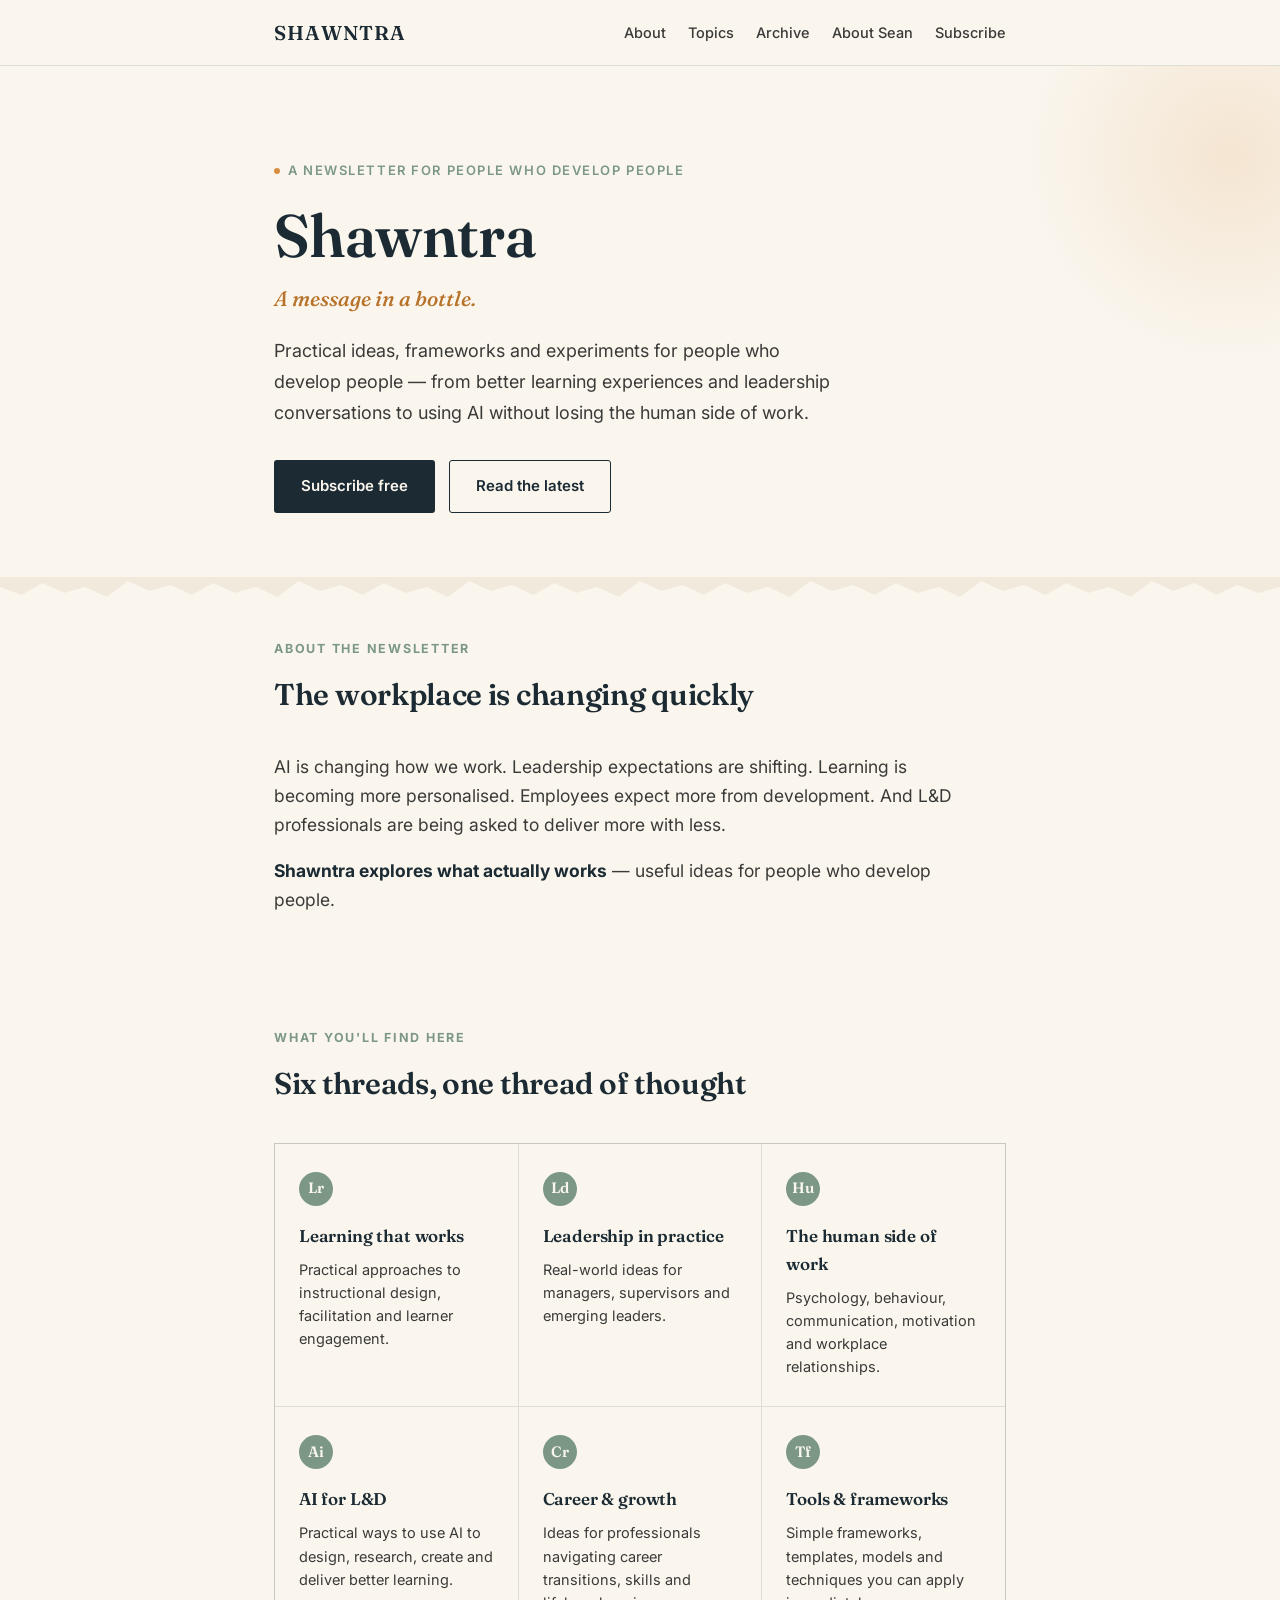
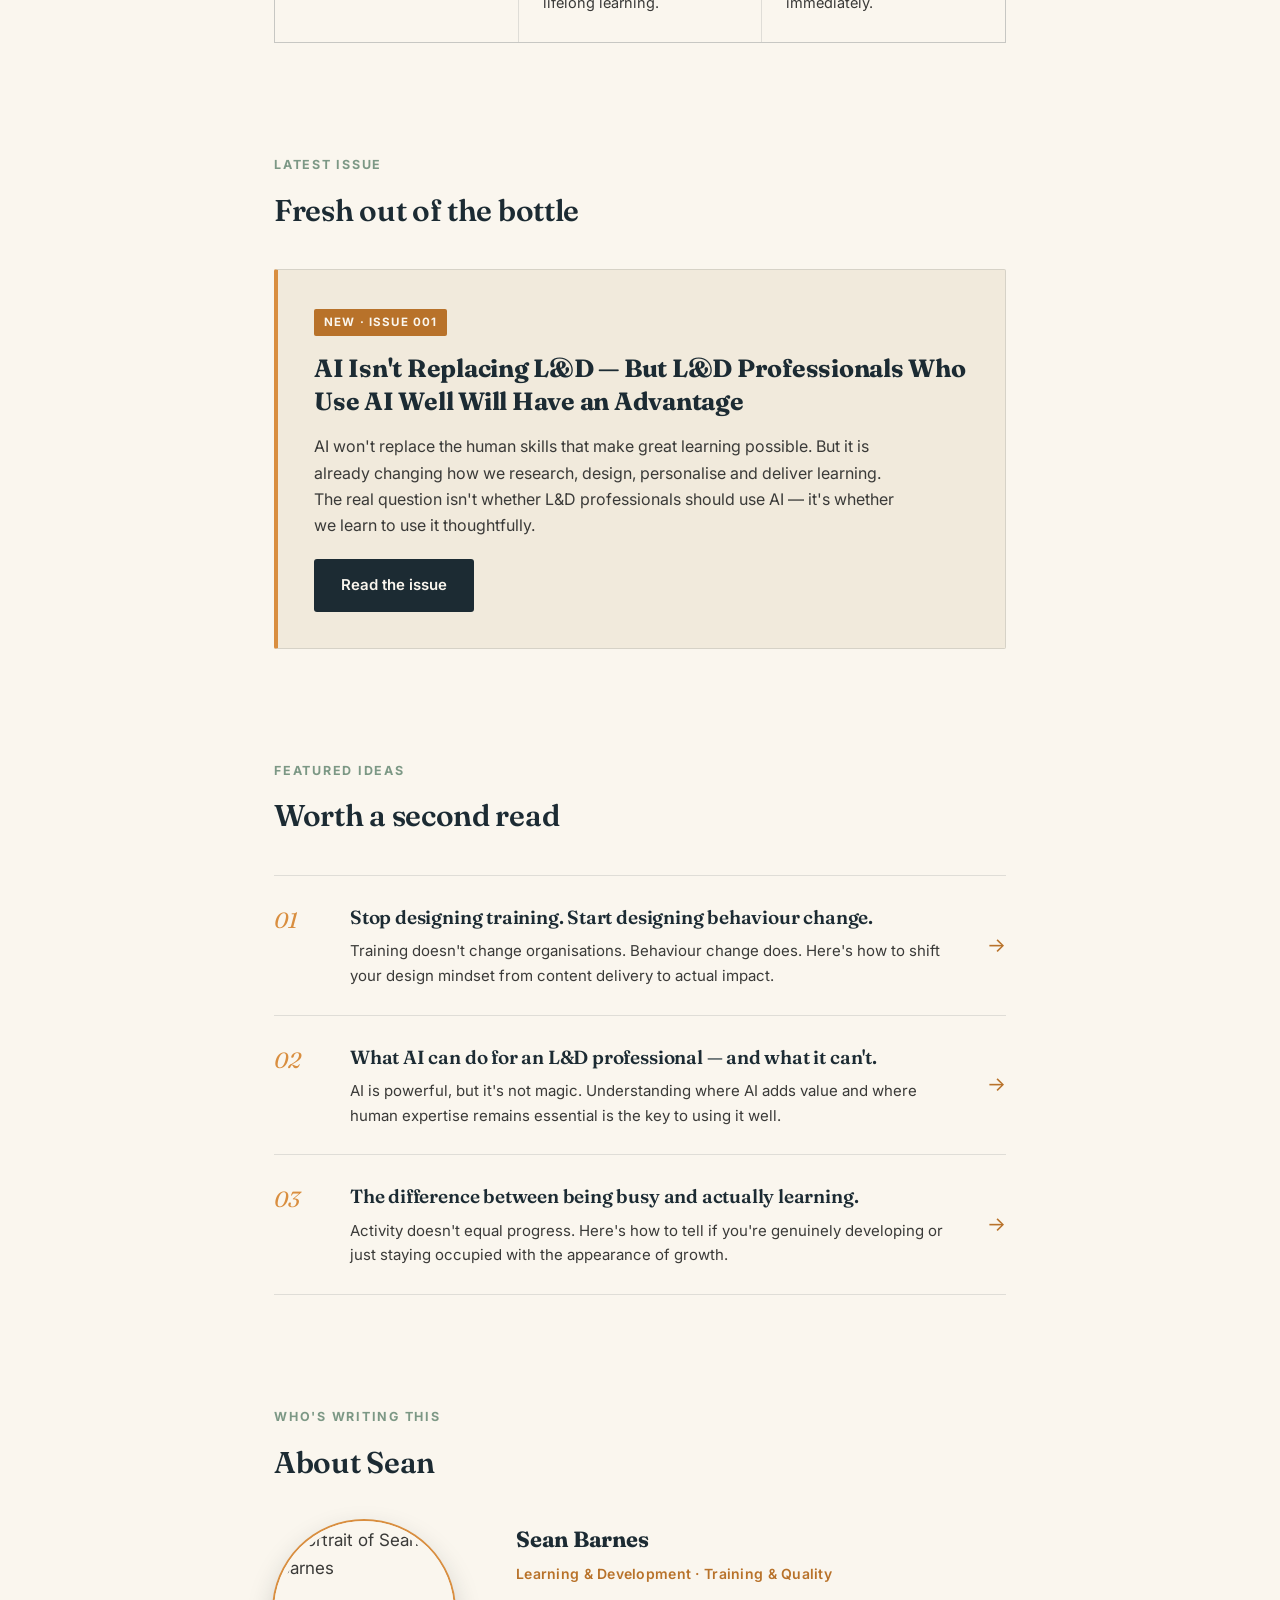
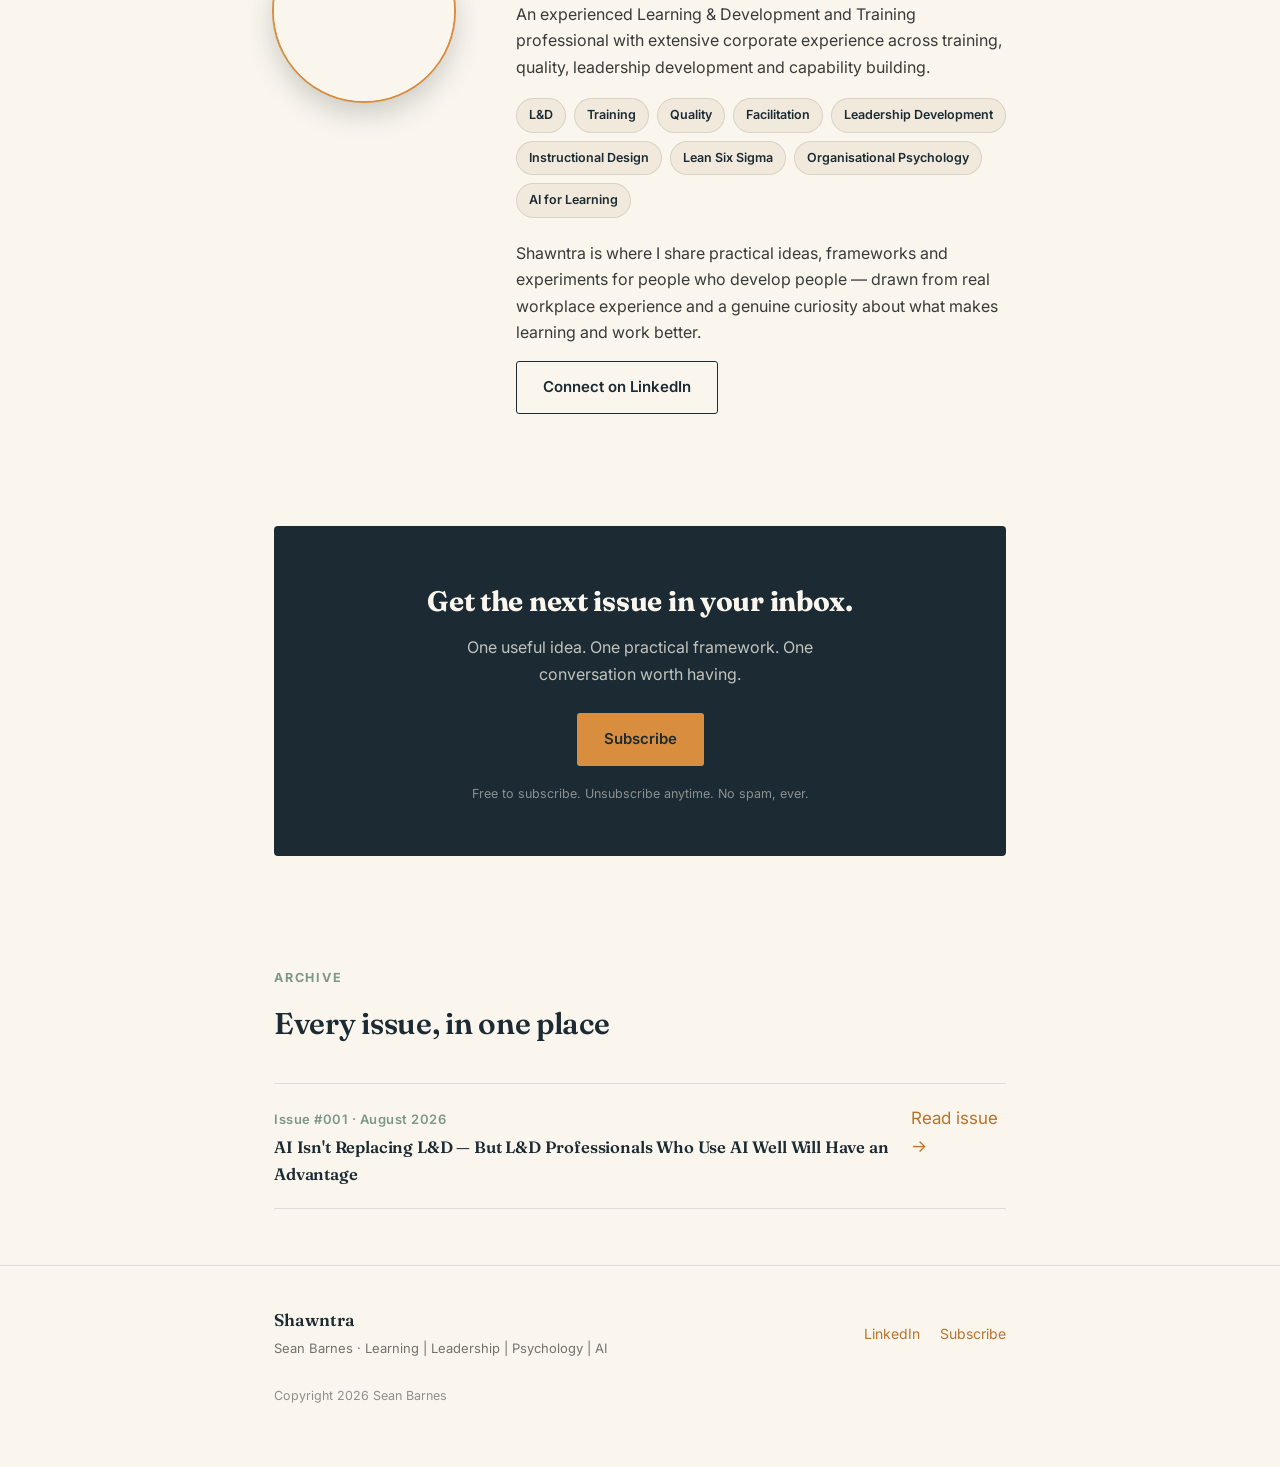
==== index.html @ 4d2960df "Update print statement from 'Hello' to 'Goodbye'" ====
<!DOCTYPE html>
<html lang="en">
<head>
<meta charset="UTF-8">
<meta name="viewport" content="width=device-width, initial-scale=1.0">
<meta name="description" content="Shawntra — A message in a bottle. Practical ideas on Learning & Development, leadership, workplace psychology and AI for professionals who develop people.">
<title>Shawntra | Sean Barnes</title>
<link rel="preconnect" href="https://fonts.googleapis.com">
<link rel="preconnect" href="https://fonts.gstatic.com" crossorigin>
<link href="https://fonts.googleapis.com/css2?family=Fraunces:ital,opsz,wght@0,9..144,400;0,9..144,500;0,9..144,600;0,9..144,700;1,9..144,500&family=Inter:wght@400;500;600;700&display=swap" rel="stylesheet">
<style>
  :root{
    --ink:#1C2B33;
    --paper:#FAF6EE;
    --paper-deep:#F1EADC;
    --amber:#D98E3F;
    --amber-deep:#B8722A;
    --sage:#7C9885;
    --charcoal:#3A3A38;
    --line: rgba(28,43,51,0.12);
    --max: 780px;
  }

  *{ box-sizing:border-box; }

  html{ scroll-behavior:smooth; }

  body{
    margin:0;
    background:var(--paper);
    color:var(--charcoal);
    font-family:'Inter',system-ui,sans-serif;
    font-size:17px;
    line-height:1.65;
    -webkit-font-smoothing:antialiased;
  }

  h1,h2,h3{
    font-family:'Fraunces',Georgia,serif;
    color:var(--ink);
    margin:0;
    letter-spacing:-0.01em;
  }

  a{ color:var(--amber-deep); text-decoration:none; }
  a:hover{ text-decoration:underline; }
  a:focus-visible, button:focus-visible{
    outline:3px solid var(--amber);
    outline-offset:3px;
  }

  img{ max-width:100%; display:block; }

  .wrap{
    max-width:var(--max);
    margin:0 auto;
    padding:0 24px;
  }

  header.site{
    position:sticky; top:0; z-index:40;
    background:rgba(250,246,238,0.92);
    backdrop-filter:blur(6px);
    border-bottom:1px solid var(--line);
  }
  .nav{
    max-width:var(--max);
    margin:0 auto;
    padding:16px 24px;
    display:flex;
    align-items:center;
    justify-content:space-between;
    gap:16px;
  }
  .brand{
    font-family:'Fraunces',serif;
    font-weight:600;
    font-size:20px;
    letter-spacing:0.06em;
    color:var(--ink);
    text-decoration:none;
  }
  .brand:hover{ text-decoration:none; opacity:0.8; }
  nav.links{
    display:flex;
    gap:22px;
    flex-wrap:wrap;
  }
  nav.links a{
    color:var(--charcoal);
    font-size:14.5px;
    font-weight:500;
  }
  nav.links a:hover{ color:var(--amber-deep); text-decoration:none; }

  @media (max-width:640px){
    nav.links{ display:none; }
  }

  .hero{
    position:relative;
    padding:88px 0 64px;
    overflow:hidden;
  }
  .hero::before{
    content:"";
    position:absolute;
    top:-120px; right:-160px;
    width:420px; height:420px;
    background:radial-gradient(circle, rgba(217,142,63,0.16) 0%, rgba(217,142,63,0) 70%);
    pointer-events:none;
  }
  .eyebrow{
    display:inline-flex;
    align-items:center;
    gap:8px;
    font-size:13px;
    font-weight:600;
    letter-spacing:0.12em;
    text-transform:uppercase;
    color:var(--sage);
    margin-bottom:22px;
  }
  .eyebrow .dot{
    width:6px; height:6px; border-radius:50%;
    background:var(--amber);
  }
  .hero h1{
    font-size:clamp(40px, 7vw, 60px);
    line-height:1.05;
    font-weight:600;
    max-width:11ch;
  }
  .hero .tagline{
    font-family:'Fraunces',serif;
    font-style:italic;
    font-weight:500;
    font-size:21px;
    color:var(--amber-deep);
    margin-top:14px;
  }
  .hero p.lede{
    margin-top:20px;
    font-size:18px;
    line-height:1.7;
    color:var(--charcoal);
    max-width:52ch;
  }
  .hero-ctas{
    margin-top:32px;
    display:flex;
    gap:14px;
    flex-wrap:wrap;
  }
  .btn{
    display:inline-block;
    padding:13px 26px;
    border-radius:3px;
    font-weight:600;
    font-size:15px;
    cursor:pointer;
    border:1.5px solid transparent;
    transition:transform 0.15s ease, box-shadow 0.15s ease;
  }
  .btn:hover{ text-decoration:none; }
  .btn-primary{
    background:var(--ink);
    color:var(--paper);
  }
  .btn-primary:hover{
    transform:translateY(-1px);
    box-shadow:0 6px 16px rgba(28,43,51,0.22);
  }
  .btn-ghost{
    background:transparent;
    color:var(--ink);
    border-color:var(--ink);
  }
  .btn-ghost:hover{
    background:var(--ink);
    color:var(--paper);
  }

  .deckle{
    width:100%;
    height:22px;
    margin:0 0;
    display:block;
  }

  section{
    padding:56px 0;
  }
  section.tight{ padding:40px 0; }

  .section-head{
    margin-bottom:34px;
  }
  .section-head .kicker{
    font-size:12.5px;
    font-weight:700;
    letter-spacing:0.14em;
    text-transform:uppercase;
    color:var(--sage);
    display:block;
    margin-bottom:10px;
  }
  .section-head h2{
    font-size:30px;
    font-weight:600;
  }

  #about p{ max-width:64ch; font-size:17.5px; }
  #about strong{ color:var(--ink); }

  .topics-grid{
    display:grid;
    grid-template-columns:repeat(3, 1fr);
    gap:1px;
    background:var(--line);
    border:1px solid var(--line);
  }
  @media (max-width:700px){
    .topics-grid{ grid-template-columns:repeat(2,1fr); }
  }
  @media (max-width:460px){
    .topics-grid{ grid-template-columns:1fr; }
  }
  .topic-card{
    background:var(--paper);
    padding:28px 24px;
    transition:background 0.2s ease;
  }
  .topic-card:hover{
    background:var(--paper-deep);
  }
  .topic-card .mark{
    width:34px; height:34px;
    border-radius:50%;
    background:var(--sage);
    color:var(--paper);
    display:flex; align-items:center; justify-content:center;
    font-family:'Fraunces',serif;
    font-weight:600;
    font-size:15px;
    margin-bottom:16px;
  }
  .topic-card h3{
    font-size:17px;
    font-weight:600;
    margin-bottom:8px;
  }
  .topic-card p{
    font-size:14.5px;
    color:var(--charcoal);
    margin:0;
    line-height:1.6;
  }

  .issue-feature{
    border:1px solid var(--line);
    border-left:4px solid var(--amber);
    background:var(--paper-deep);
    padding:36px;
    border-radius:2px;
  }
  @media (max-width:600px){ .issue-feature{ padding:26px 22px; } }
  .issue-feature .badge{
    display:inline-block;
    font-size:11.5px;
    font-weight:700;
    letter-spacing:0.1em;
    color:var(--paper);
    background:var(--amber-deep);
    padding:4px 10px;
    border-radius:2px;
    margin-bottom:16px;
  }
  .issue-feature h3{
    font-size:25px;
    line-height:1.3;
    margin-bottom:14px;
  }
  .issue-feature p{
    color:var(--charcoal);
    font-size:16px;
    max-width:58ch;
    margin-bottom:20px;
  }

  .idea-list{
    display:flex;
    flex-direction:column;
  }
  .idea-row{
    display:grid;
    grid-template-columns:56px 1fr auto;
    align-items:start;
    gap:20px;
    padding:26px 0;
    border-top:1px solid var(--line);
  }
  .idea-row:last-child{ border-bottom:1px solid var(--line); }
  @media (max-width:560px){
    .idea-row{ grid-template-columns:40px 1fr; }
    .idea-row .arrow{ display:none; }
  }
  .idea-row .num{
    font-family:'Fraunces',serif;
    font-style:italic;
    font-size:22px;
    color:var(--amber);
  }
  .idea-row h3{
    font-size:19px;
    font-weight:600;
    margin-bottom:6px;
  }
  .idea-row p{
    font-size:15px;
    color:var(--charcoal);
    margin:0;
  }
  .idea-row .arrow{
    align-self:center;
    font-size:20px;
    color:var(--ink);
  }

  .sean-panel{
    display:grid;
    grid-template-columns:200px 1fr;
    gap:42px;
    align-items:start;
  }
  @media (max-width:600px){
    .sean-panel{ grid-template-columns:1fr; justify-items:center; text-align:center; }
    .sean-panel .sean-text{ text-align:left; }
  }
  .seal{
    position:relative;
    width:180px;
    height:180px;
  }
  .seal img{
    width:180px; height:180px;
    border-radius:50%;
    object-fit:cover;
    border:5px solid var(--paper);
    box-shadow:0 0 0 2px var(--amber), 0 12px 28px rgba(28,43,51,0.22);
  }
  .sean-text h3{
    font-size:22px;
    margin-bottom:4px;
  }
  .sean-text .role{
    font-size:14px;
    color:var(--amber-deep);
    font-weight:600;
    letter-spacing:0.02em;
    margin-bottom:16px;
  }
  .sean-text p{
    font-size:16px;
    color:var(--charcoal);
    max-width:60ch;
  }
  .tags{
    display:flex;
    flex-wrap:wrap;
    gap:8px;
    margin:18px 0 22px;
  }
  .tag{
    font-size:12.5px;
    font-weight:600;
    padding:6px 12px;
    border-radius:20px;
    background:var(--paper-deep);
    border:1px solid var(--line);
    color:var(--ink);
  }

  .subscribe-panel{
    background:var(--ink);
    color:var(--paper);
    border-radius:4px;
    padding:52px 40px;
    text-align:center;
  }
  @media (max-width:600px){ .subscribe-panel{ padding:40px 24px; } }
  .subscribe-panel h2{
    color:var(--paper);
    font-size:28px;
    margin-bottom:10px;
  }
  .subscribe-panel p{
    color:rgba(250,246,238,0.75);
    font-size:16px;
    max-width:44ch;
    margin:0 auto 26px;
  }
  .subscribe-panel .btn-primary{
    background:var(--amber);
    color:var(--ink);
  }
  .subscribe-panel .btn-primary:hover{
    box-shadow:0 6px 20px rgba(217,142,63,0.35);
  }
  .fineprint{
    margin-top:18px;
    font-size:12.5px;
    color:rgba(250,246,238,0.5);
  }

  .archive-item{
    display:flex;
    justify-content:space-between;
    align-items:baseline;
    gap:16px;
    padding:20px 0;
    border-top:1px solid var(--line);
  }
  .archive-item:last-child{ border-bottom:1px solid var(--line); }
  .archive-item .meta{
    font-size:13px;
    color:var(--sage);
    font-weight:600;
    letter-spacing:0.04em;
    white-space:nowrap;
  }
  .archive-item h3{
    font-size:16.5px;
    font-weight:600;
    margin:4px 0 0;
  }
  @media (max-width:560px){
    .archive-item{ flex-direction:column; }
  }

  footer.site{
    border-top:1px solid var(--line);
    padding:40px 0 60px;
  }
  .footer-row{
    display:flex;
    justify-content:space-between;
    align-items:center;
    flex-wrap:wrap;
    gap:16px;
  }
  .footer-brand{
    font-family:'Fraunces',serif;
    font-weight:600;
    font-size:17px;
    color:var(--ink);
  }
  .footer-sub{
    font-size:13px;
    color:var(--charcoal);
    opacity:0.7;
    margin-top:4px;
  }
  .footer-links{
    display:flex;
    gap:20px;
    font-size:14px;
  }
  .copyright{
    margin-top:26px;
    font-size:12.5px;
    color:var(--charcoal);
    opacity:0.55;
  }

  @media (prefers-reduced-motion: reduce){
    html{ scroll-behavior:auto; }
    .btn{ transition:none; }
  }
</style>
</head>
<body>

<header class="site">
  <div class="nav">
    <a class="brand" href="#top">SHAWNTRA</a>
    <nav class="links">
      <a href="#about">About</a>
      <a href="#topics">Topics</a>
      <a href="#archive">Archive</a>
      <a href="#about-sean">About Sean</a>
      <a href="#subscribe">Subscribe</a>
    </nav>
  </div>
</header>

<main id="top">

  <section class="hero">
    <div class="wrap">
      <span class="eyebrow"><span class="dot"></span> A newsletter for people who develop people</span>
      <h1>Shawntra</h1>
      <p class="tagline">A message in a bottle.</p>
      <p class="lede">Practical ideas, frameworks and experiments for people who develop people — from better learning experiences and leadership conversations to using AI without losing the human side of work.</p>
      <div class="hero-ctas">
        <a class="btn btn-primary" href="#subscribe">Subscribe free</a>
        <a class="btn btn-ghost" href="#latest">Read the latest</a>
      </div>
    </div>
  </section>

  <svg class="deckle" viewBox="0 0 1200 22" preserveAspectRatio="none" aria-hidden="true">
    <path d="M0,0 L1200,0 L1200,10 L1180,16 L1160,8 L1140,18 L1120,6 L1100,14 L1080,4 L1060,20 L1040,10 L1020,16 L1000,6 L980,18 L960,8 L940,14 L920,4 L900,20 L880,10 L860,16 L840,6 L820,18 L800,8 L780,14 L760,4 L740,20 L720,10 L700,16 L680,6 L660,18 L640,8 L620,14 L600,4 L580,20 L560,10 L540,16 L520,6 L500,18 L480,8 L460,14 L440,4 L420,20 L400,10 L380,16 L360,6 L340,18 L320,8 L300,14 L280,4 L260,20 L240,10 L220,16 L200,6 L180,18 L160,8 L140,14 L120,4 L100,20 L80,10 L60,16 L40,6 L20,18 L0,10 Z" fill="#F1EADC"/>
  </svg>

  <section id="about" class="tight">
    <div class="wrap">
      <div class="section-head">
        <span class="kicker">About the newsletter</span>
        <h2>The workplace is changing quickly</h2>
      </div>
      <p>AI is changing how we work. Leadership expectations are shifting. Learning is becoming more personalised. Employees expect more from development. And L&amp;D professionals are being asked to deliver more with less.</p>
      <p><strong>Shawntra explores what actually works</strong> — useful ideas for people who develop people.</p>
    </div>
  </section>

  <section id="topics">
    <div class="wrap">
      <div class="section-head">
        <span class="kicker">What you'll find here</span>
        <h2>Six threads, one thread of thought</h2>
      </div>
    </div>
    <div class="wrap">
      <div class="topics-grid">
        <div class="topic-card">
          <div class="mark">Lr</div>
          <h3>Learning that works</h3>
          <p>Practical approaches to instructional design, facilitation and learner engagement.</p>
        </div>
        <div class="topic-card">
          <div class="mark">Ld</div>
          <h3>Leadership in practice</h3>
          <p>Real-world ideas for managers, supervisors and emerging leaders.</p>
        </div>
        <div class="topic-card">
          <div class="mark">Hu</div>
          <h3>The human side of work</h3>
          <p>Psychology, behaviour, communication, motivation and workplace relationships.</p>
        </div>
        <div class="topic-card">
          <div class="mark">Ai</div>
          <h3>AI for L&amp;D</h3>
          <p>Practical ways to use AI to design, research, create and deliver better learning.</p>
        </div>
        <div class="topic-card">
          <div class="mark">Cr</div>
          <h3>Career &amp; growth</h3>
          <p>Ideas for professionals navigating career transitions, skills and lifelong learning.</p>
        </div>
        <div class="topic-card">
          <div class="mark">Tf</div>
          <h3>Tools &amp; frameworks</h3>
          <p>Simple frameworks, templates, models and techniques you can apply immediately.</p>
        </div>
      </div>
    </div>
  </section>

  <section id="latest">
    <div class="wrap">
      <div class="section-head">
        <span class="kicker">Latest issue</span>
        <h2>Fresh out of the bottle</h2>
      </div>
      <div class="issue-feature">
        <span class="badge">NEW · ISSUE 001</span>
        <h3>AI Isn't Replacing L&amp;D — But L&amp;D Professionals Who Use AI Well Will Have an Advantage</h3>
        <p>AI won't replace the human skills that make great learning possible. But it is already changing how we research, design, personalise and deliver learning. The real question isn't whether L&amp;D professionals should use AI — it's whether we learn to use it thoughtfully.</p>
        <a class="btn btn-primary" href="https://crabbyfiddlestix.github.io/Shawntra/issues/issue-001.html">Read the issue</a>
      </div>
    </div>
  </section>

  <section id="ideas">
    <div class="wrap">
      <div class="section-head">
        <span class="kicker">Featured ideas</span>
        <h2>Worth a second read</h2>
      </div>
      <div class="idea-list">
        <div class="idea-row">
          <div class="num">01</div>
          <div>
            <h3>Stop designing training. Start designing behaviour change.</h3>
            <p>Training doesn't change organisations. Behaviour change does. Here's how to shift your design mindset from content delivery to actual impact.</p>
          </div>
          <div class="arrow"><a href="#" aria-label="Read more">→</a></div>
        </div>
        <div class="idea-row">
          <div class="num">02</div>
          <div>
            <h3>What AI can do for an L&amp;D professional — and what it can't.</h3>
            <p>AI is powerful, but it's not magic. Understanding where AI adds value and where human expertise remains essential is the key to using it well.</p>
          </div>
          <div class="arrow"><a href="#" aria-label="Read more">→</a></div>
        </div>
        <div class="idea-row">
          <div class="num">03</div>
          <div>
            <h3>The difference between being busy and actually learning.</h3>
            <p>Activity doesn't equal progress. Here's how to tell if you're genuinely developing or just staying occupied with the appearance of growth.</p>
          </div>
          <div class="arrow"><a href="#" aria-label="Read more">→</a></div>
        </div>
      </div>
    </div>
  </section>

  <section id="about-sean">
    <div class="wrap">
      <div class="section-head">
        <span class="kicker">Who's writing this</span>
        <h2>About Sean</h2>
      </div>
      <div class="sean-panel">
        <div class="seal">
          <img src="images/sean-headshot.jpg" alt="Portrait of Sean Barnes">
        </div>
        <div class="sean-text">
          <h3>Sean Barnes</h3>
          <div class="role">Learning &amp; Development · Training &amp; Quality</div>
          <p>An experienced Learning &amp; Development and Training professional with extensive corporate experience across training, quality, leadership development and capability building.</p>
          <div class="tags">
            <span class="tag">L&amp;D</span>
            <span class="tag">Training</span>
            <span class="tag">Quality</span>
            <span class="tag">Facilitation</span>
            <span class="tag">Leadership Development</span>
            <span class="tag">Instructional Design</span>
            <span class="tag">Lean Six Sigma</span>
            <span class="tag">Organisational Psychology</span>
            <span class="tag">AI for Learning</span>
          </div>
          <p>Shawntra is where I share practical ideas, frameworks and experiments for people who develop people — drawn from real workplace experience and a genuine curiosity about what makes learning and work better.</p>
          <a class="btn btn-ghost" href="https://www.linkedin.com/in/seanbarneslearndevpro/" target="_blank" rel="noopener">Connect on LinkedIn</a>
        </div>
      </div>
    </div>
  </section>

  <section id="subscribe">
    <div class="wrap">
      <div class="subscribe-panel">
        <h2>Get the next issue in your inbox.</h2>
        <p>One useful idea. One practical framework. One conversation worth having.</p>
        <a class="btn btn-primary" href="#">Subscribe</a>
        <div class="fineprint">Free to subscribe. Unsubscribe anytime. No spam, ever.</div>
      </div>
    </div>
  </section>

  <section id="archive">
    <div class="wrap">
      <div class="section-head">
        <span class="kicker">Archive</span>
        <h2>Every issue, in one place</h2>
      </div>
      <div class="archive-item">
        <div>
          <div class="meta">Issue #001 · August 2026</div>
          <h3>AI Isn't Replacing L&amp;D — But L&amp;D Professionals Who Use AI Well Will Have an Advantage</h3>
        </div>
        <a href="https://crabbyfiddlestix.github.io/Shawntra/issues/issue-001.html">Read issue →</a>
      </div>
    </div>
  </section>

</main>

<footer class="site">
  <div class="wrap">
    <div class="footer-row">
      <div>
        <div class="footer-brand">Shawntra</div>
        <div class="footer-sub">Sean Barnes · Learning | Leadership | Psychology | AI</div>
      </div>
      <div class="footer-links">
        <a href="https://www.linkedin.com/in/seanbarneslearndevpro/" target="_blank" rel="noopener">LinkedIn</a>
        <a href="#subscribe">Subscribe</a>
      </div>
    </div>
    <div class="copyright">Copyright 2026 Sean Barnes</div>
  </div>
</footer>

</body>
</html>
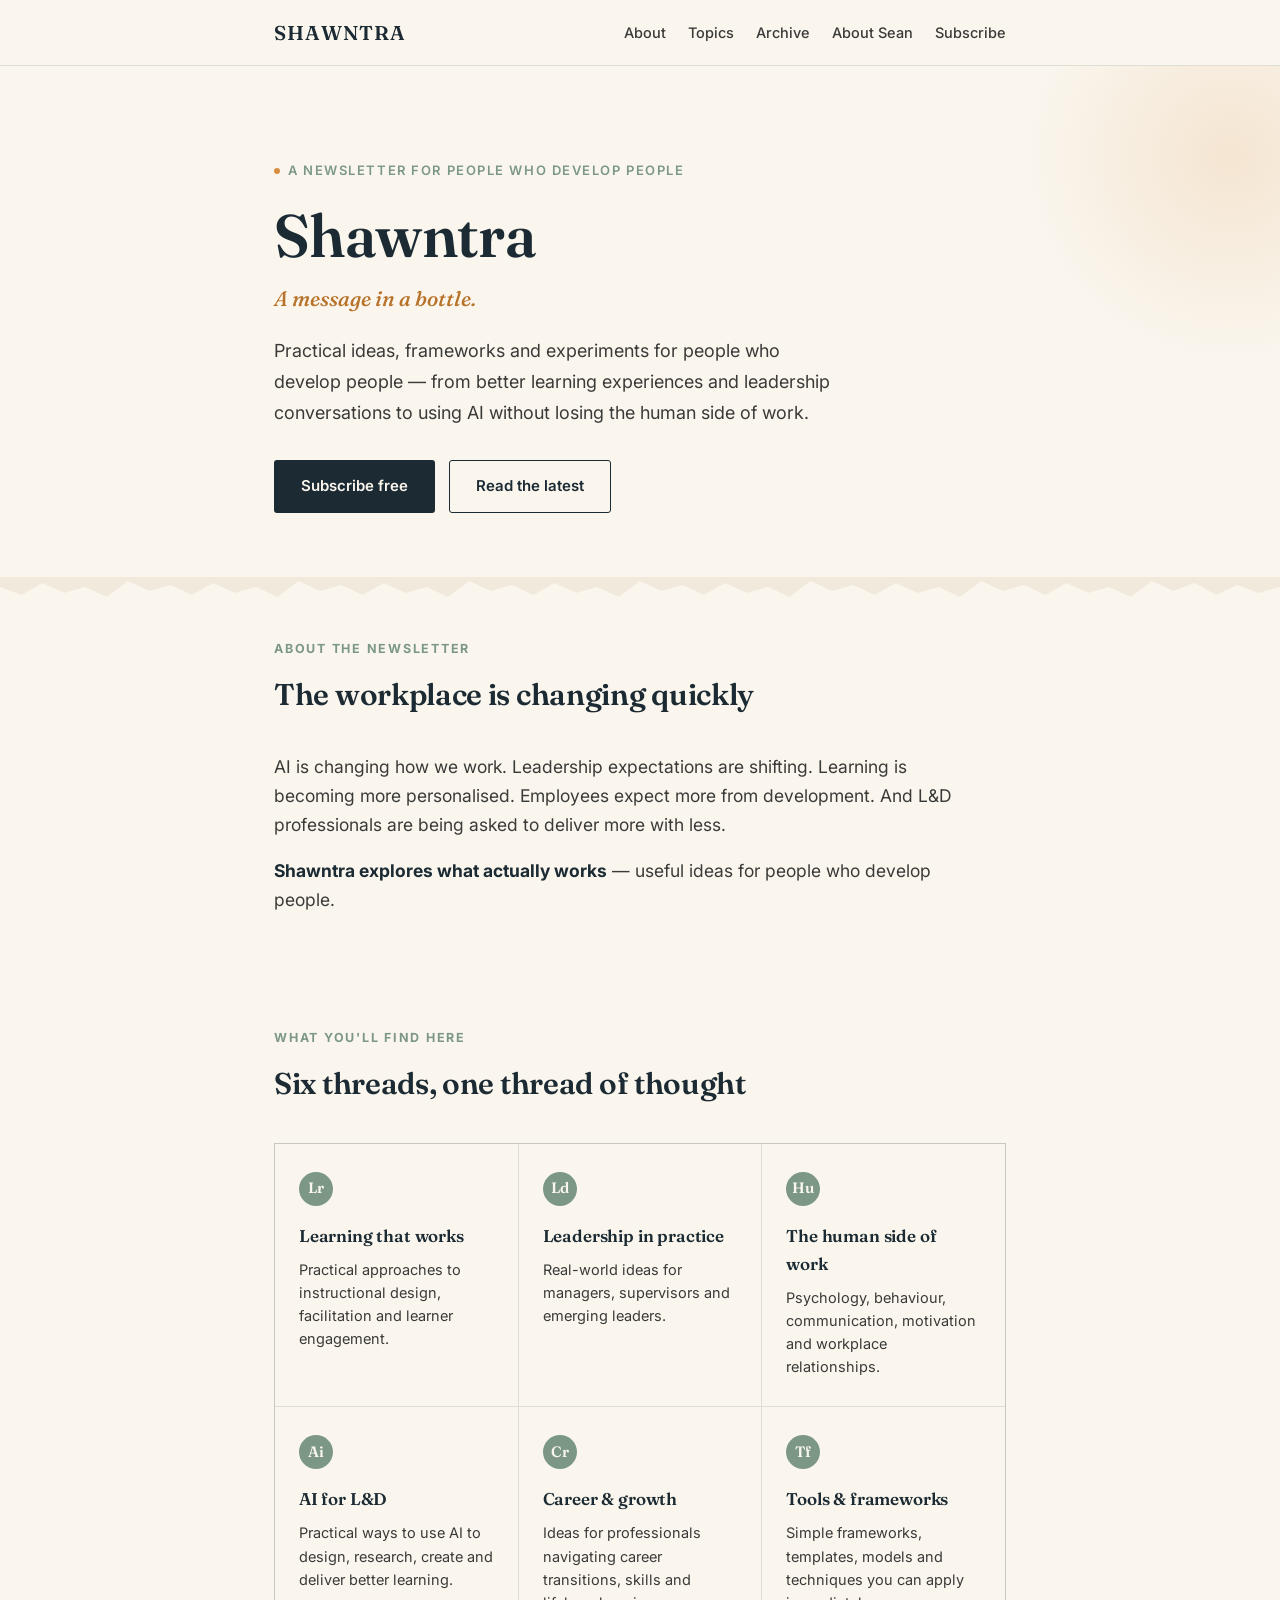
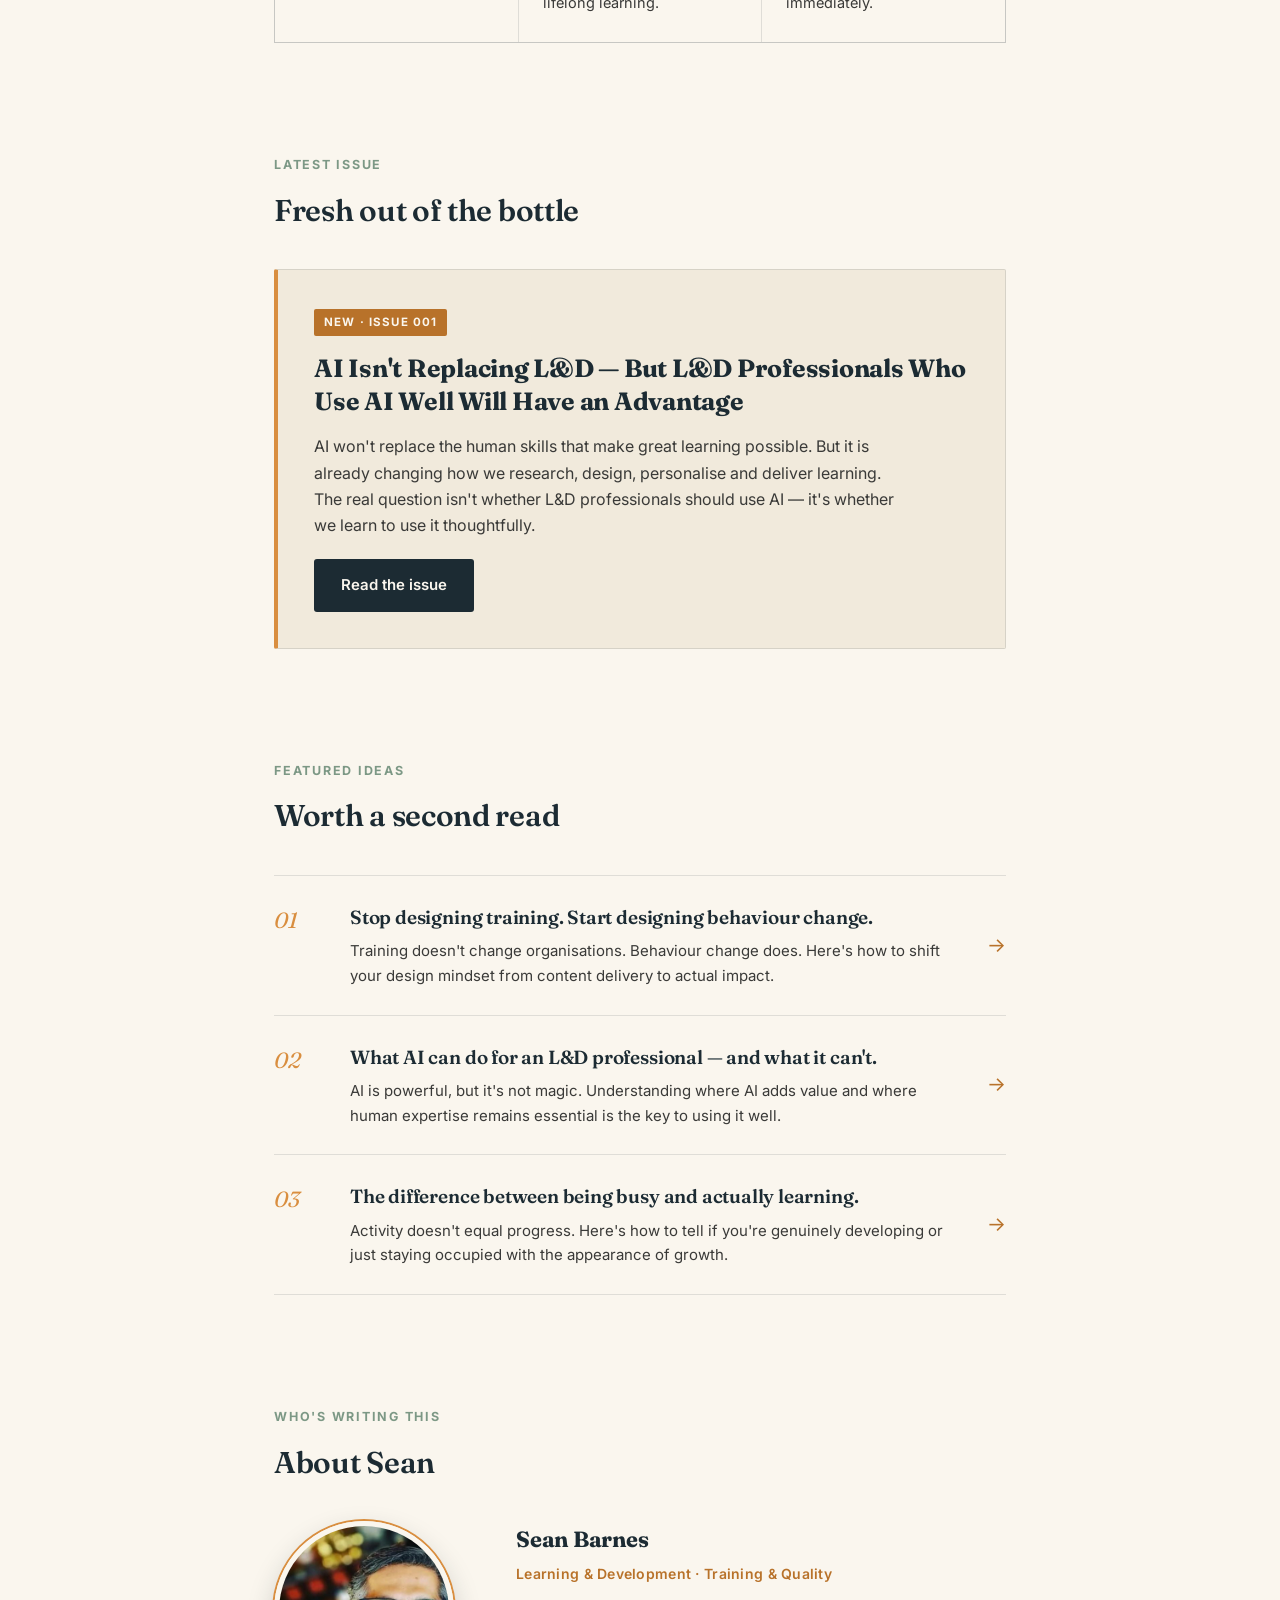
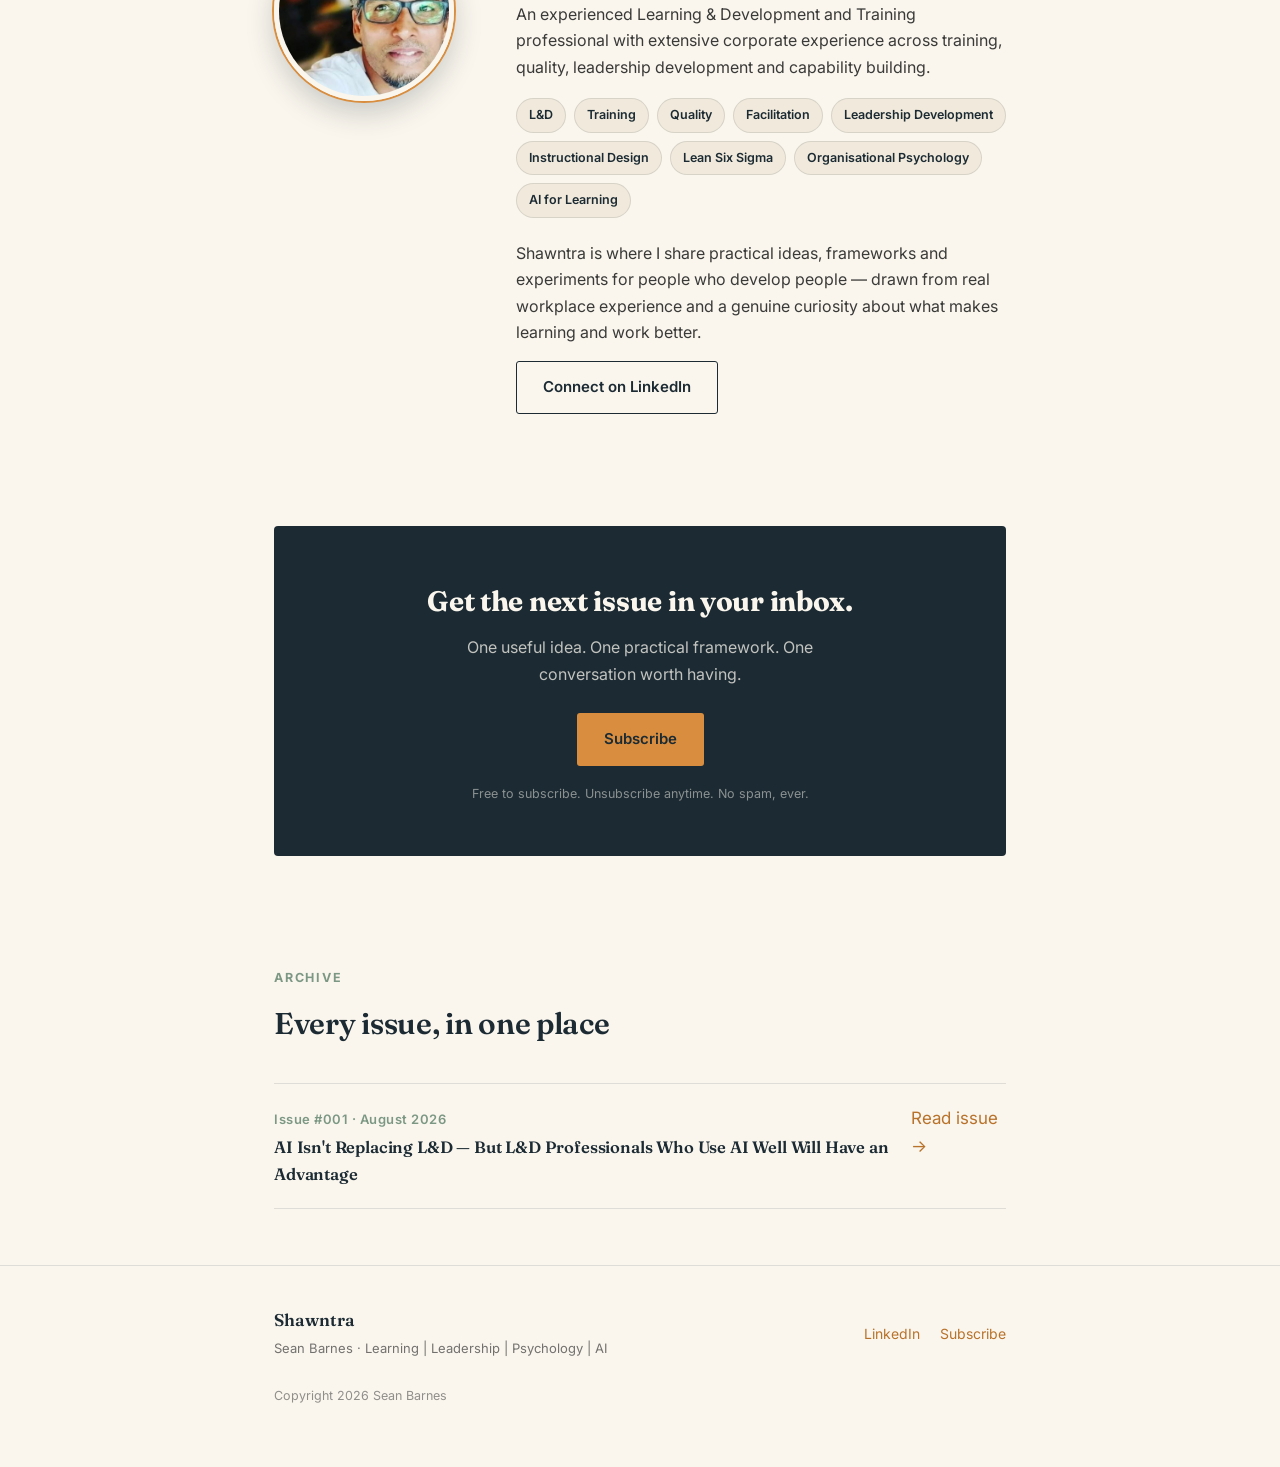
==== commit 1e3243e0: "Fix image source path and add newline at end" ====
--- a/index.html
+++ b/index.html
@@ -625,7 +625,7 @@
       </div>
       <div class="sean-panel">
         <div class="seal">
-          <img src="images/sean-headshot.jpg" alt="Portrait of Sean Barnes">
+          <img src="sean-headshot.jpg" alt="Portrait of Sean Barnes">
         </div>
         <div class="sean-text">
           <h3>Sean Barnes</h3>
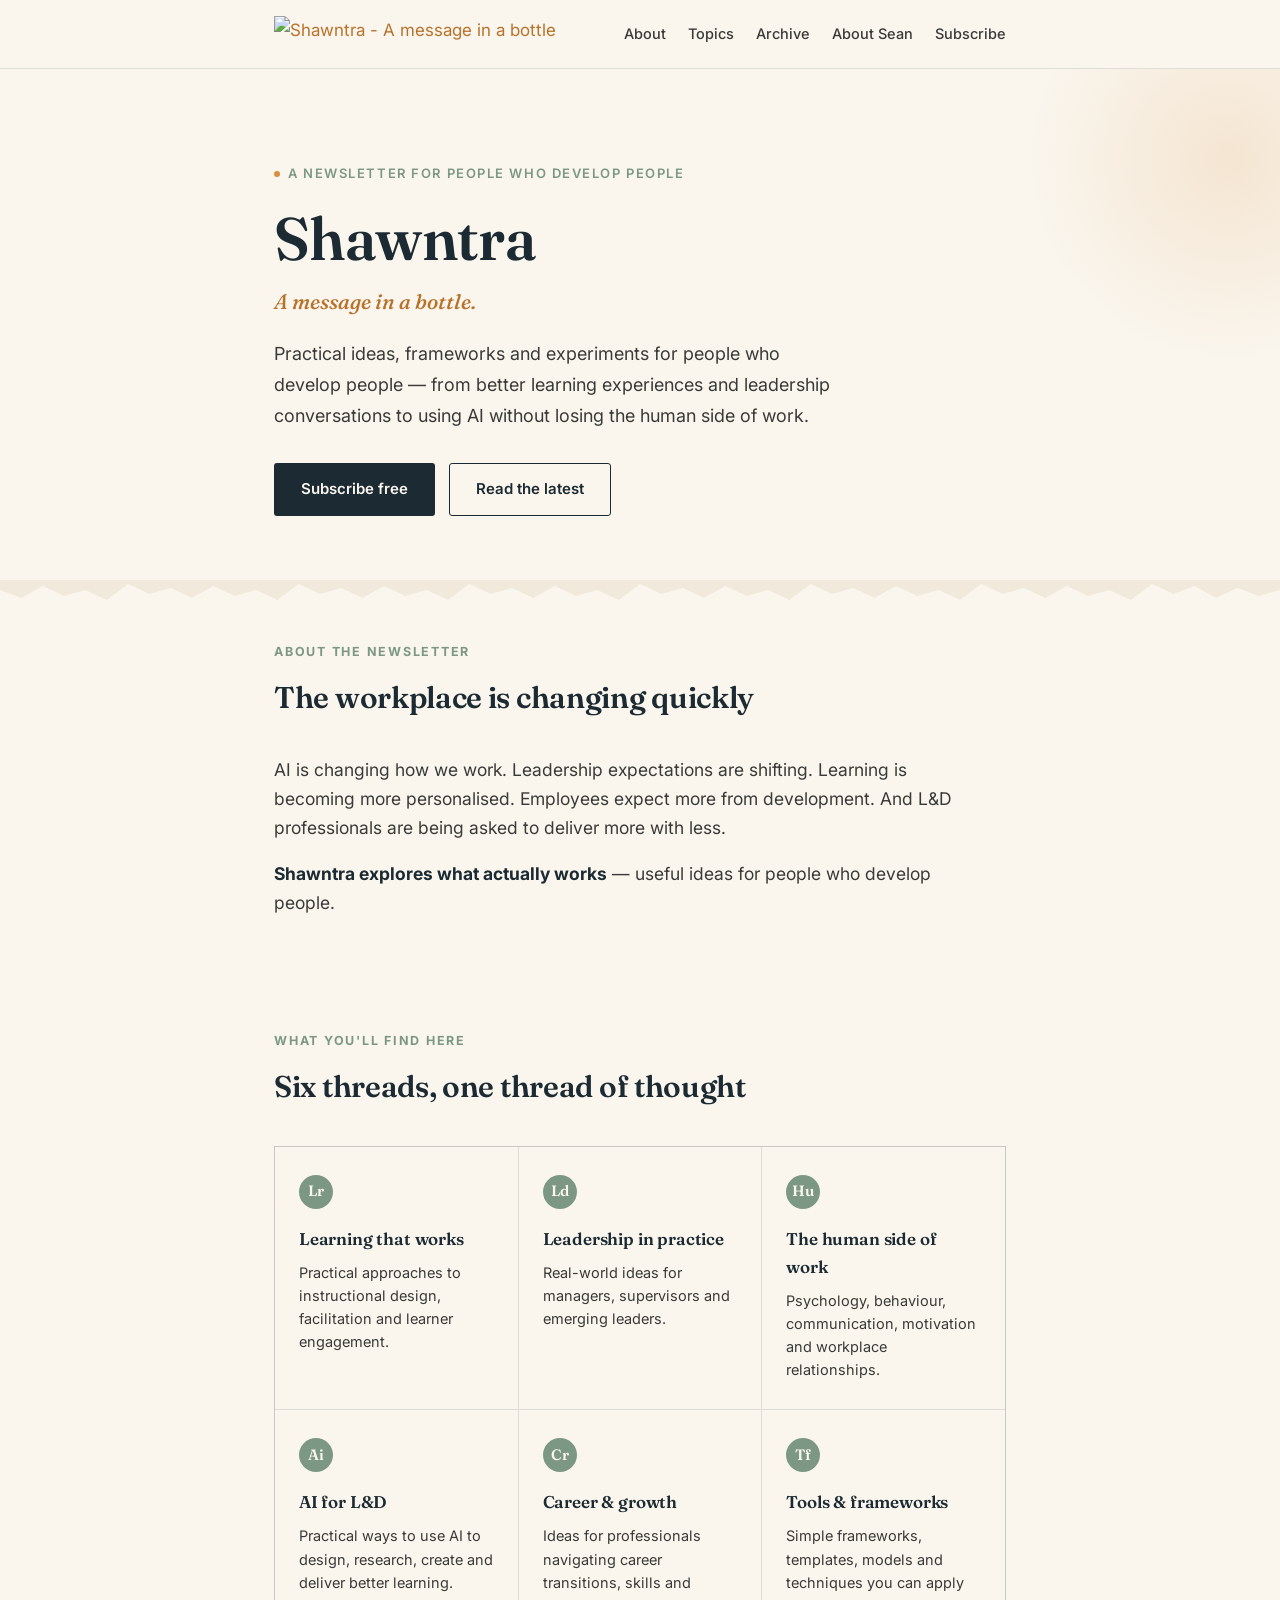
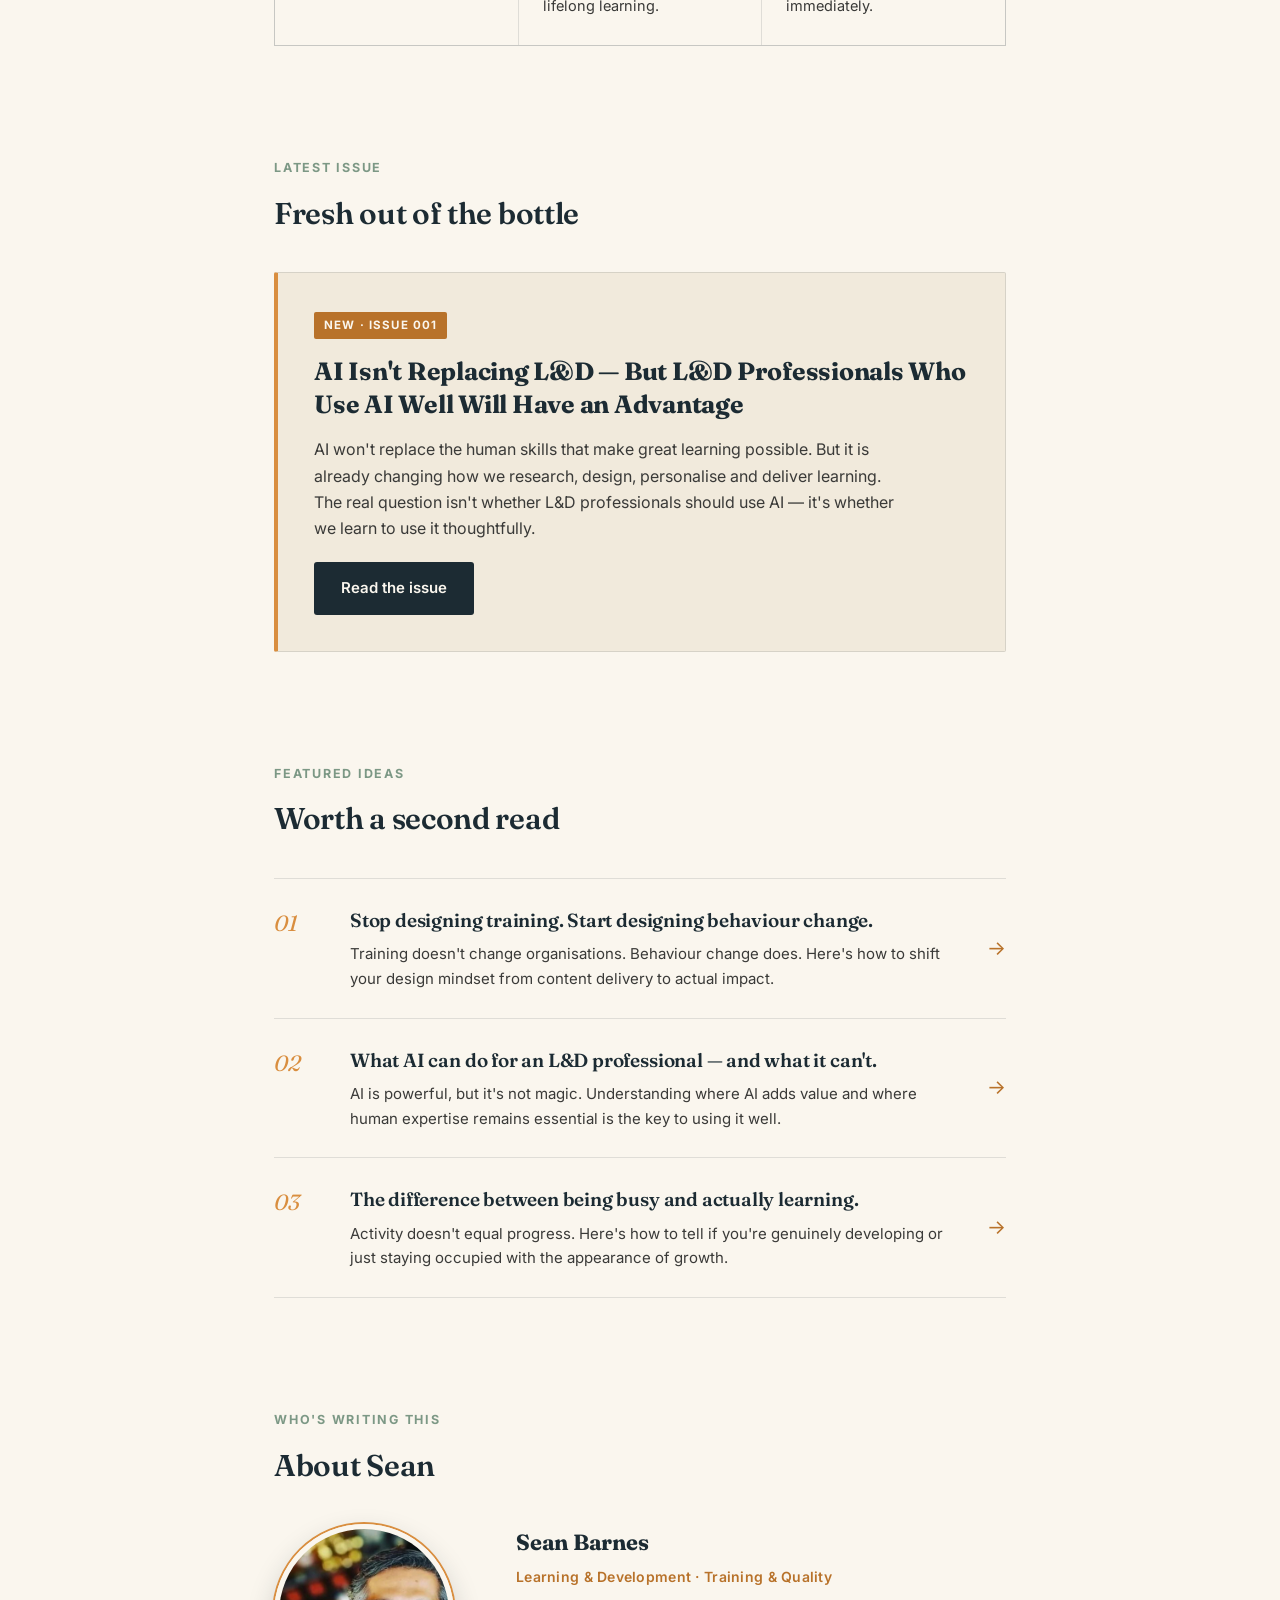
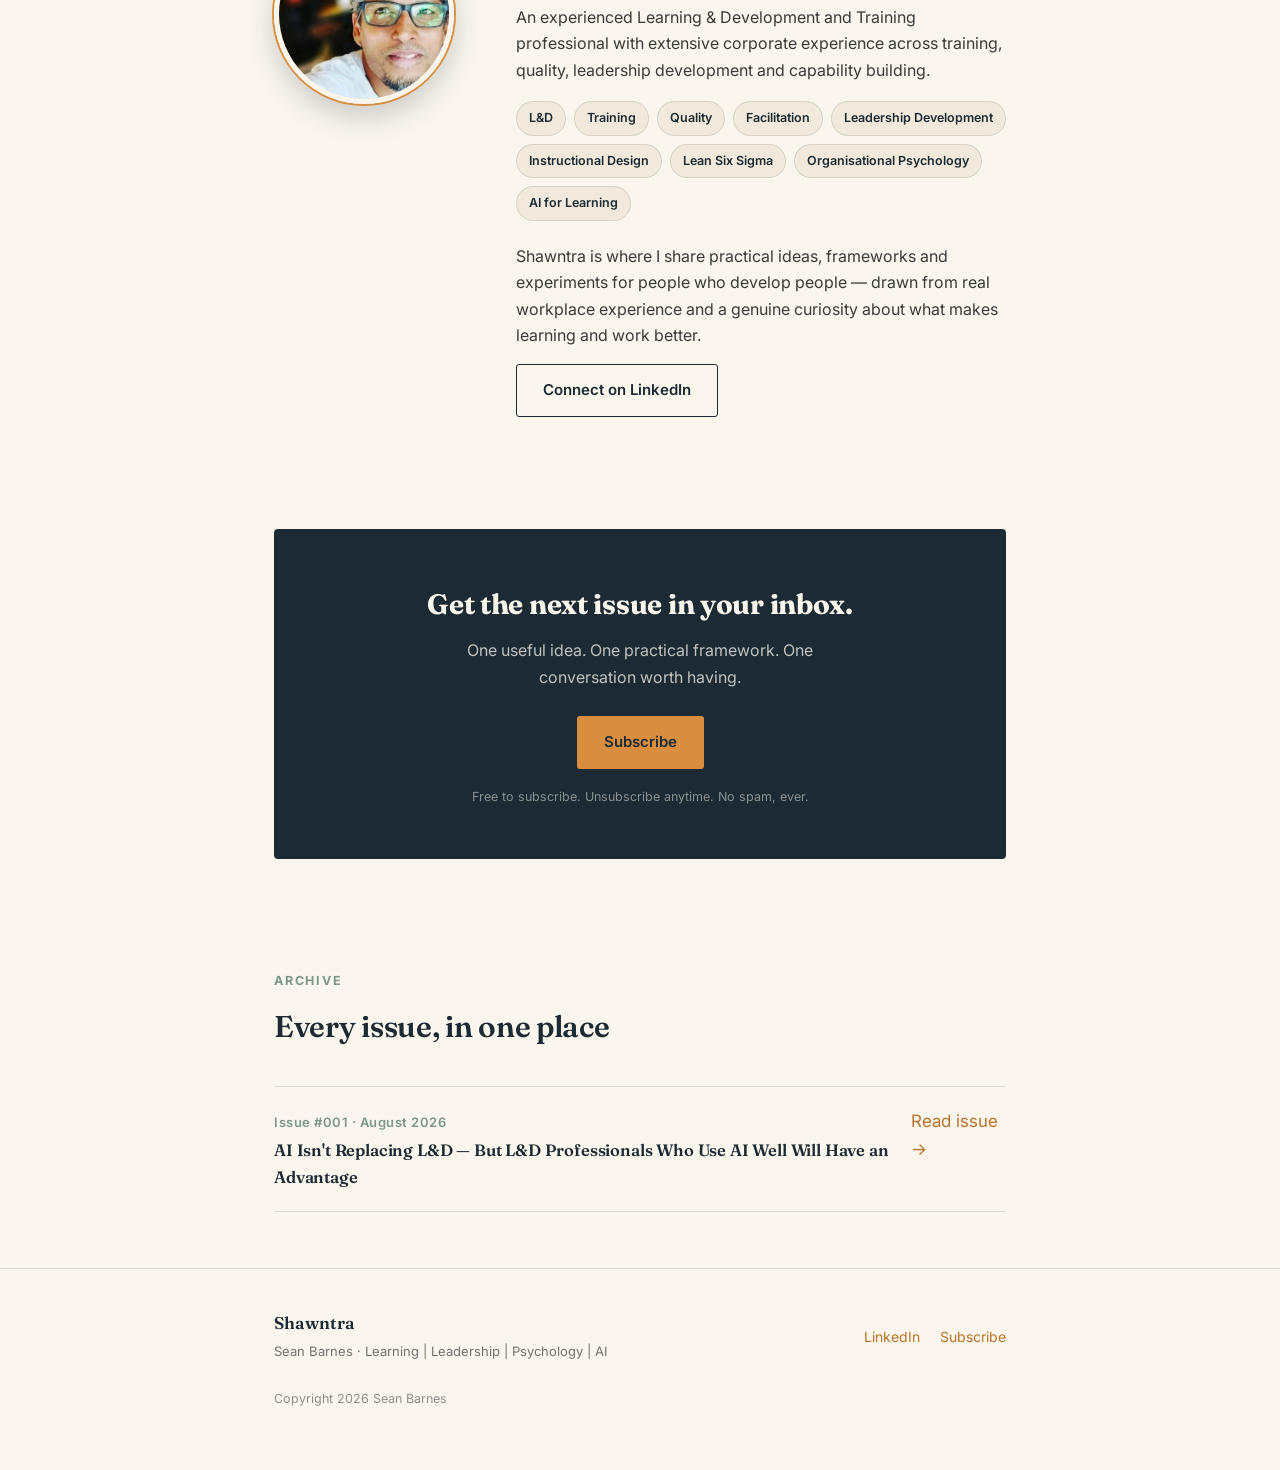
==== commit d71896b6: "Add favicon and update header branding" ====
--- a/index.html
+++ b/index.html
@@ -5,6 +5,7 @@
 <meta name="viewport" content="width=device-width, initial-scale=1.0">
 <meta name="description" content="Shawntra — A message in a bottle. Practical ideas on Learning & Development, leadership, workplace psychology and AI for professionals who develop people.">
 <title>Shawntra | Sean Barnes</title>
+  <link rel="icon" type="image/png" href="favicon.png">
 <link rel="preconnect" href="https://fonts.googleapis.com">
 <link rel="preconnect" href="https://fonts.gstatic.com" crossorigin>
 <link href="https://fonts.googleapis.com/css2?family=Fraunces:ital,opsz,wght@0,9..144,400;0,9..144,500;0,9..144,600;0,9..144,700;1,9..144,500&family=Inter:wght@400;500;600;700&display=swap" rel="stylesheet">
@@ -483,7 +484,9 @@
 
 <header class="site">
   <div class="nav">
-    <a class="brand" href="#top">SHAWNTRA</a>
+    <a class="brand-logo" href="#top">
+  <img src="logo.png" alt="Shawntra - A message in a bottle" height="36">
+</a>
     <nav class="links">
       <a href="#about">About</a>
       <a href="#topics">Topics</a>
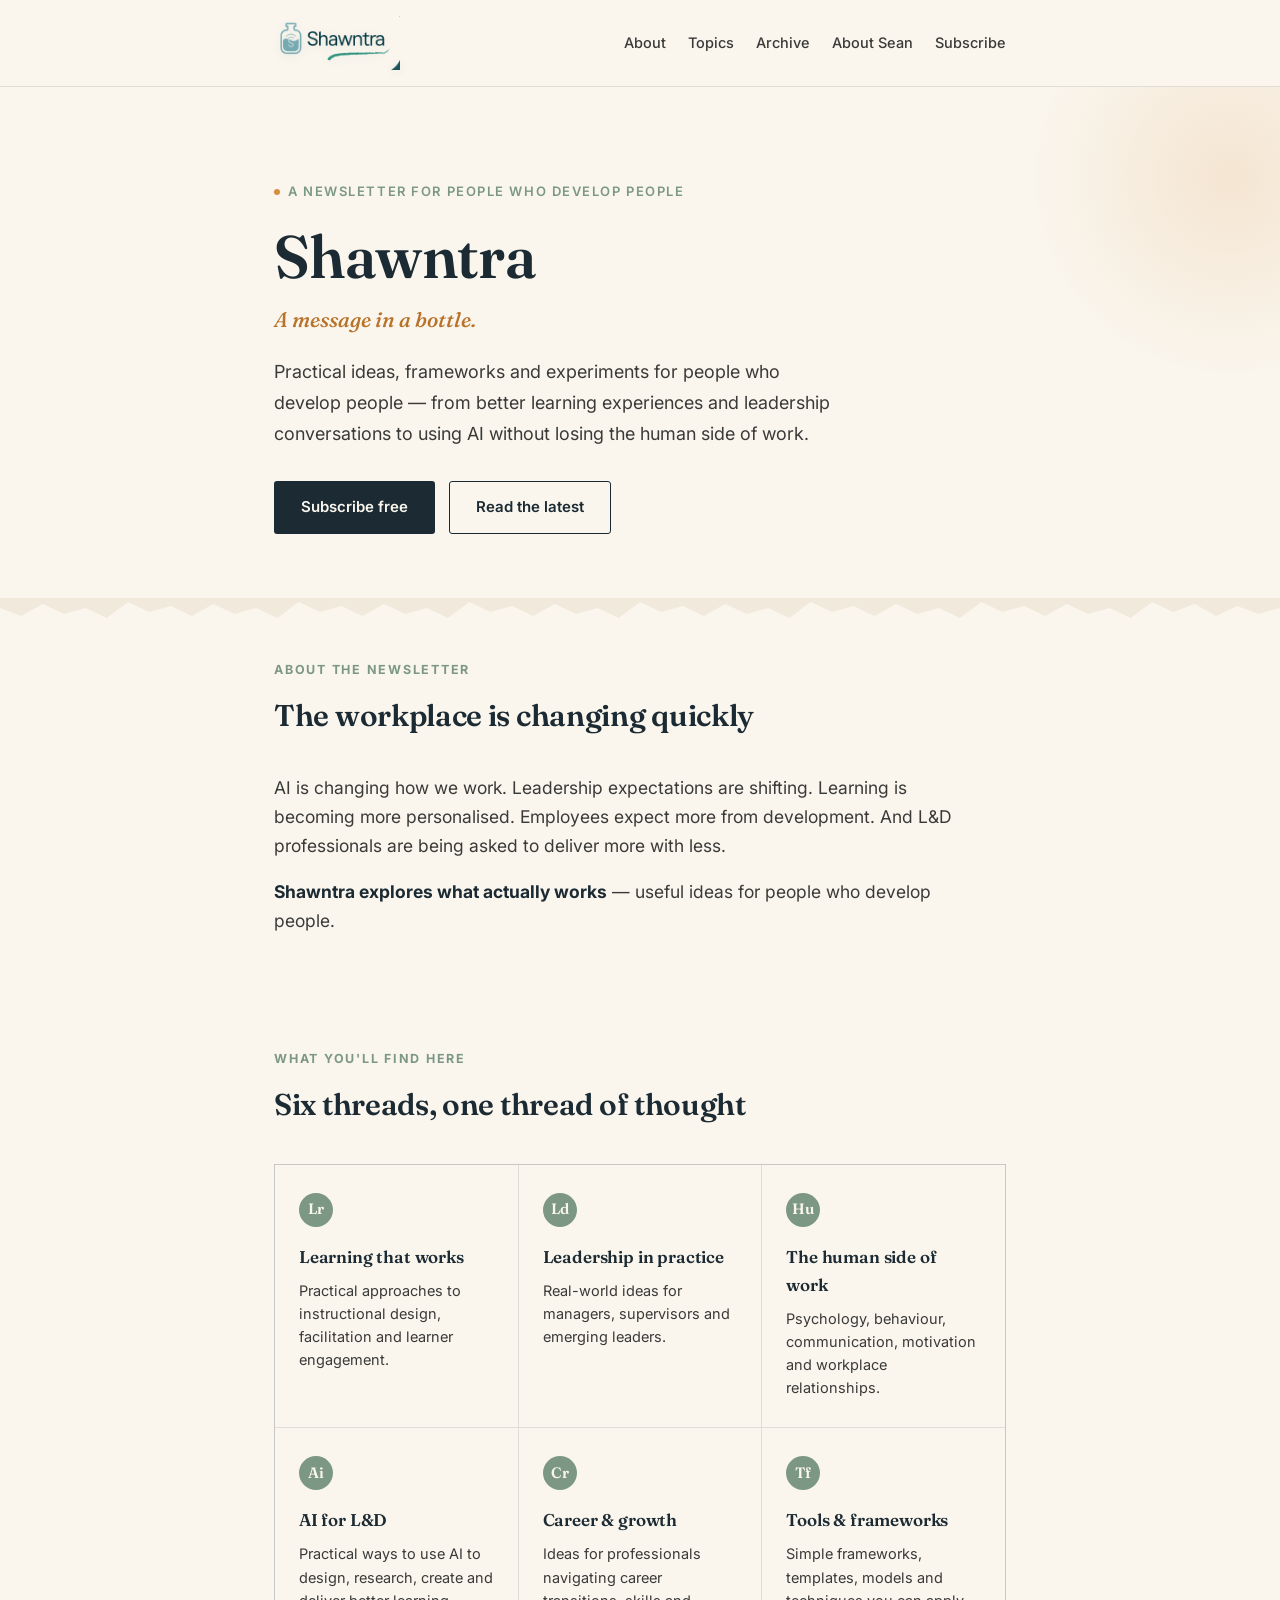
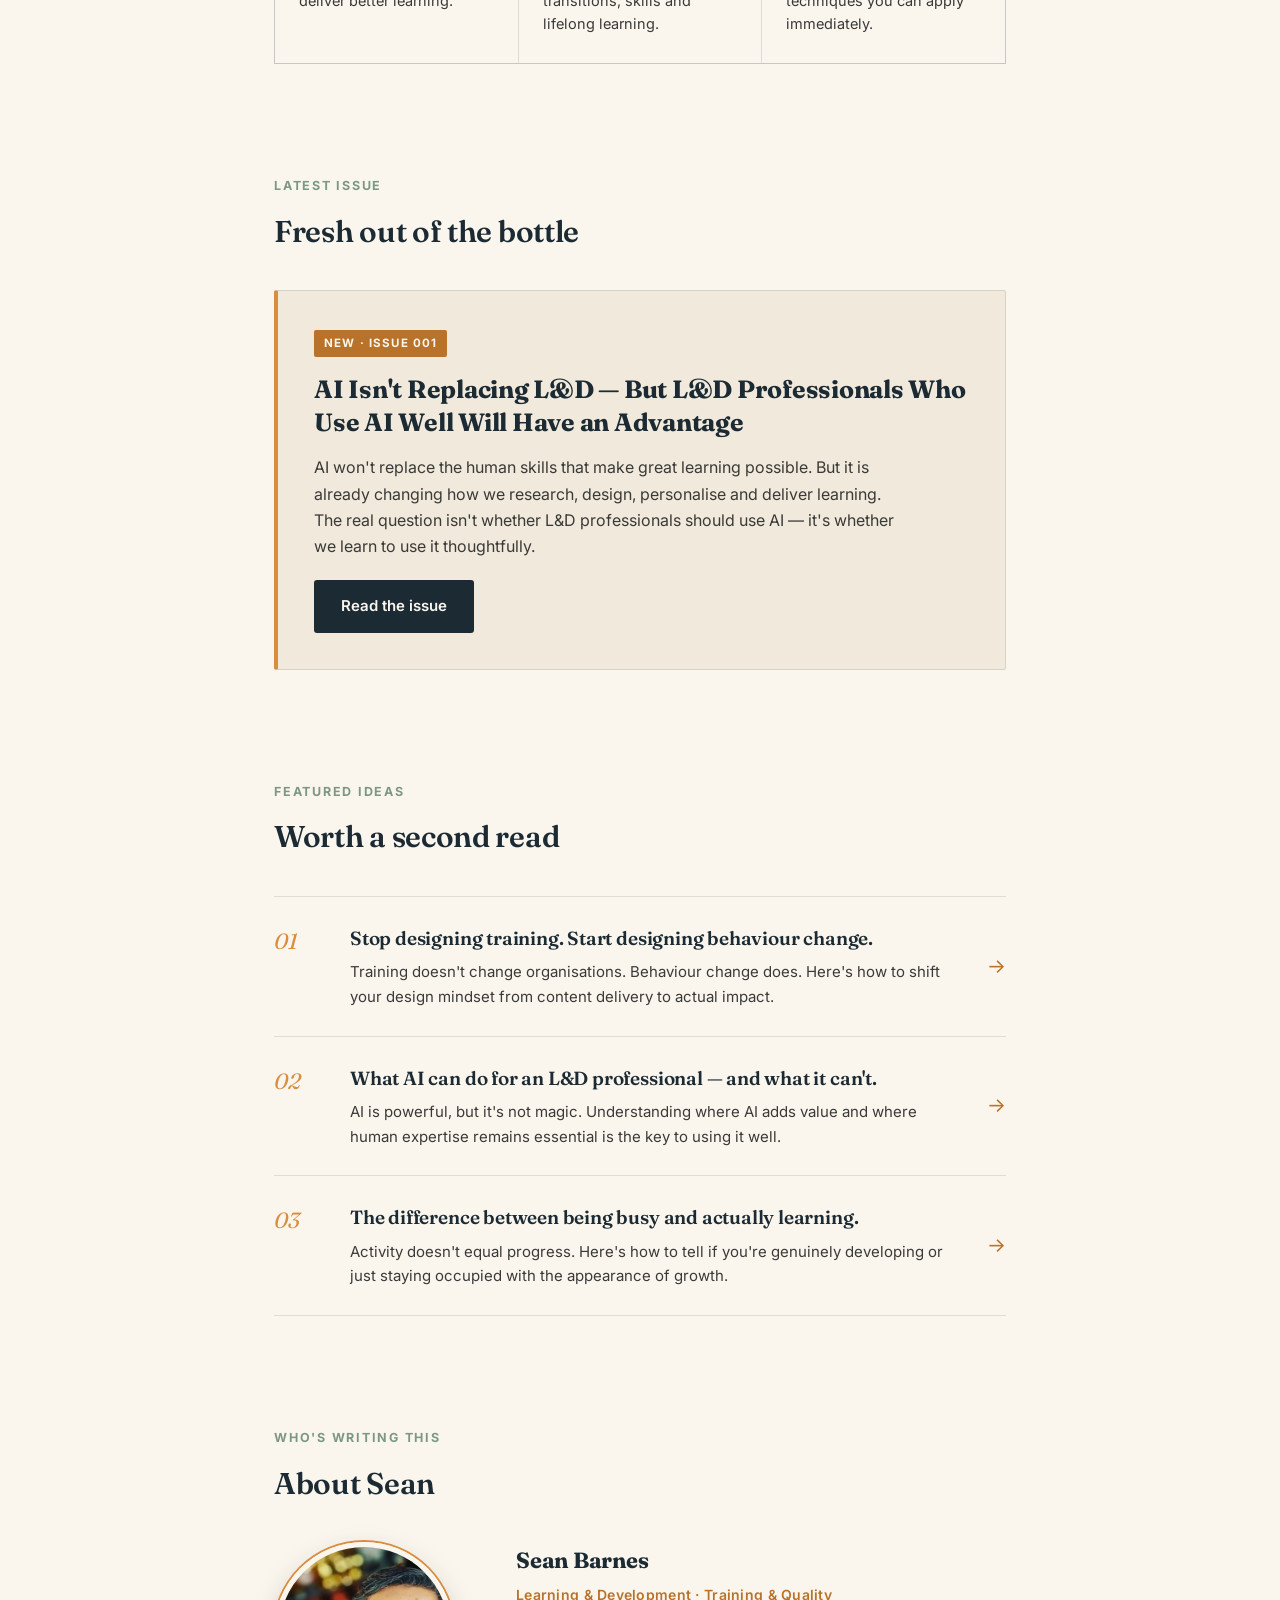
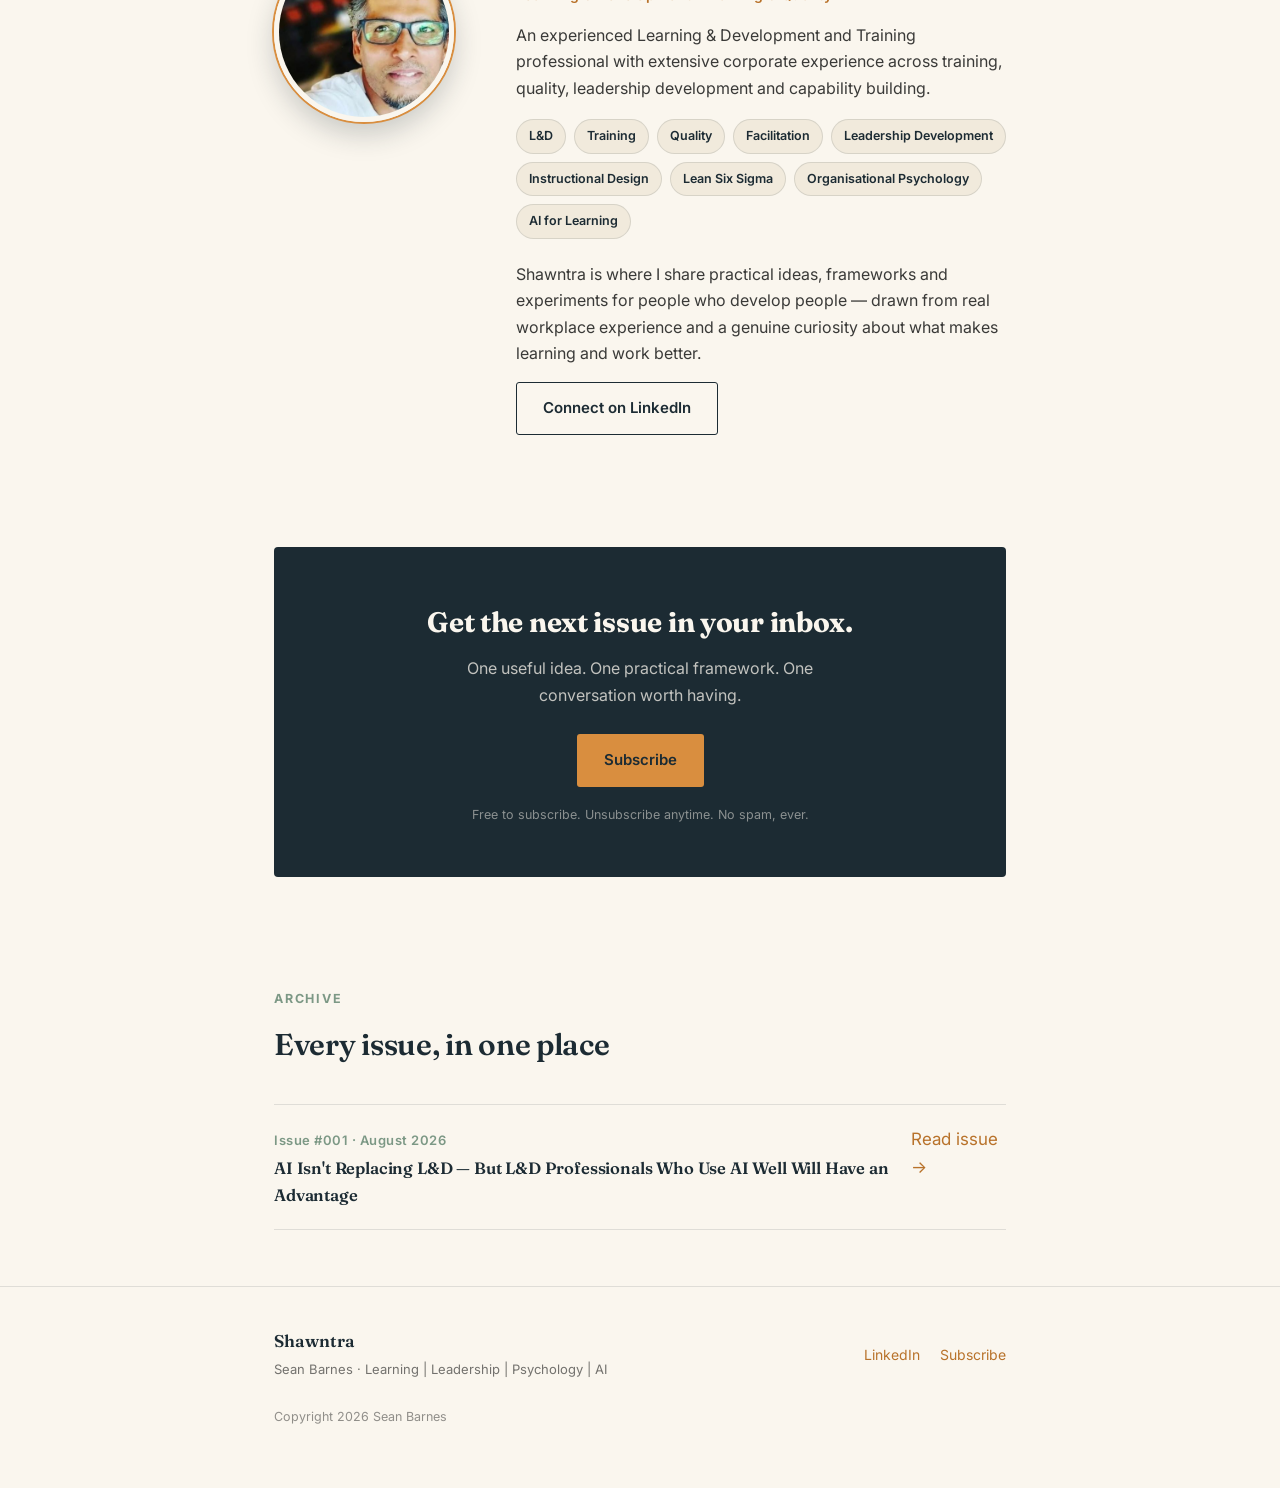
==== commit 209ede53: "Refactor brand styles to add logo and hover effects Updated brand styles to include a logo with hove" ====
--- a/index.html
+++ b/index.html
@@ -73,15 +73,21 @@
     justify-content:space-between;
     gap:16px;
   }
-  .brand{
-    font-family:'Fraunces',serif;
-    font-weight:600;
-    font-size:20px;
-    letter-spacing:0.06em;
-    color:var(--ink);
+  .brand-logo{
+    display:inline-flex;
+    align-items:center;
     text-decoration:none;
-  }
-  .brand:hover{ text-decoration:none; opacity:0.8; }
+    transition:transform 0.2s ease, filter 0.2s ease;
+  }
+  .brand-logo img{
+    height:54px; /* Increased height for high visibility */
+    width:auto;
+    filter:drop-shadow(0 2px 4px rgba(28,43,51,0.08));
+  }
+  .brand-logo:hover{
+    transform:translateY(-1px);
+    filter:drop-shadow(0 4px 10px rgba(217,142,63,0.25)); /* Warm amber glow on hover */
+  }
   nav.links{
     display:flex;
     gap:22px;
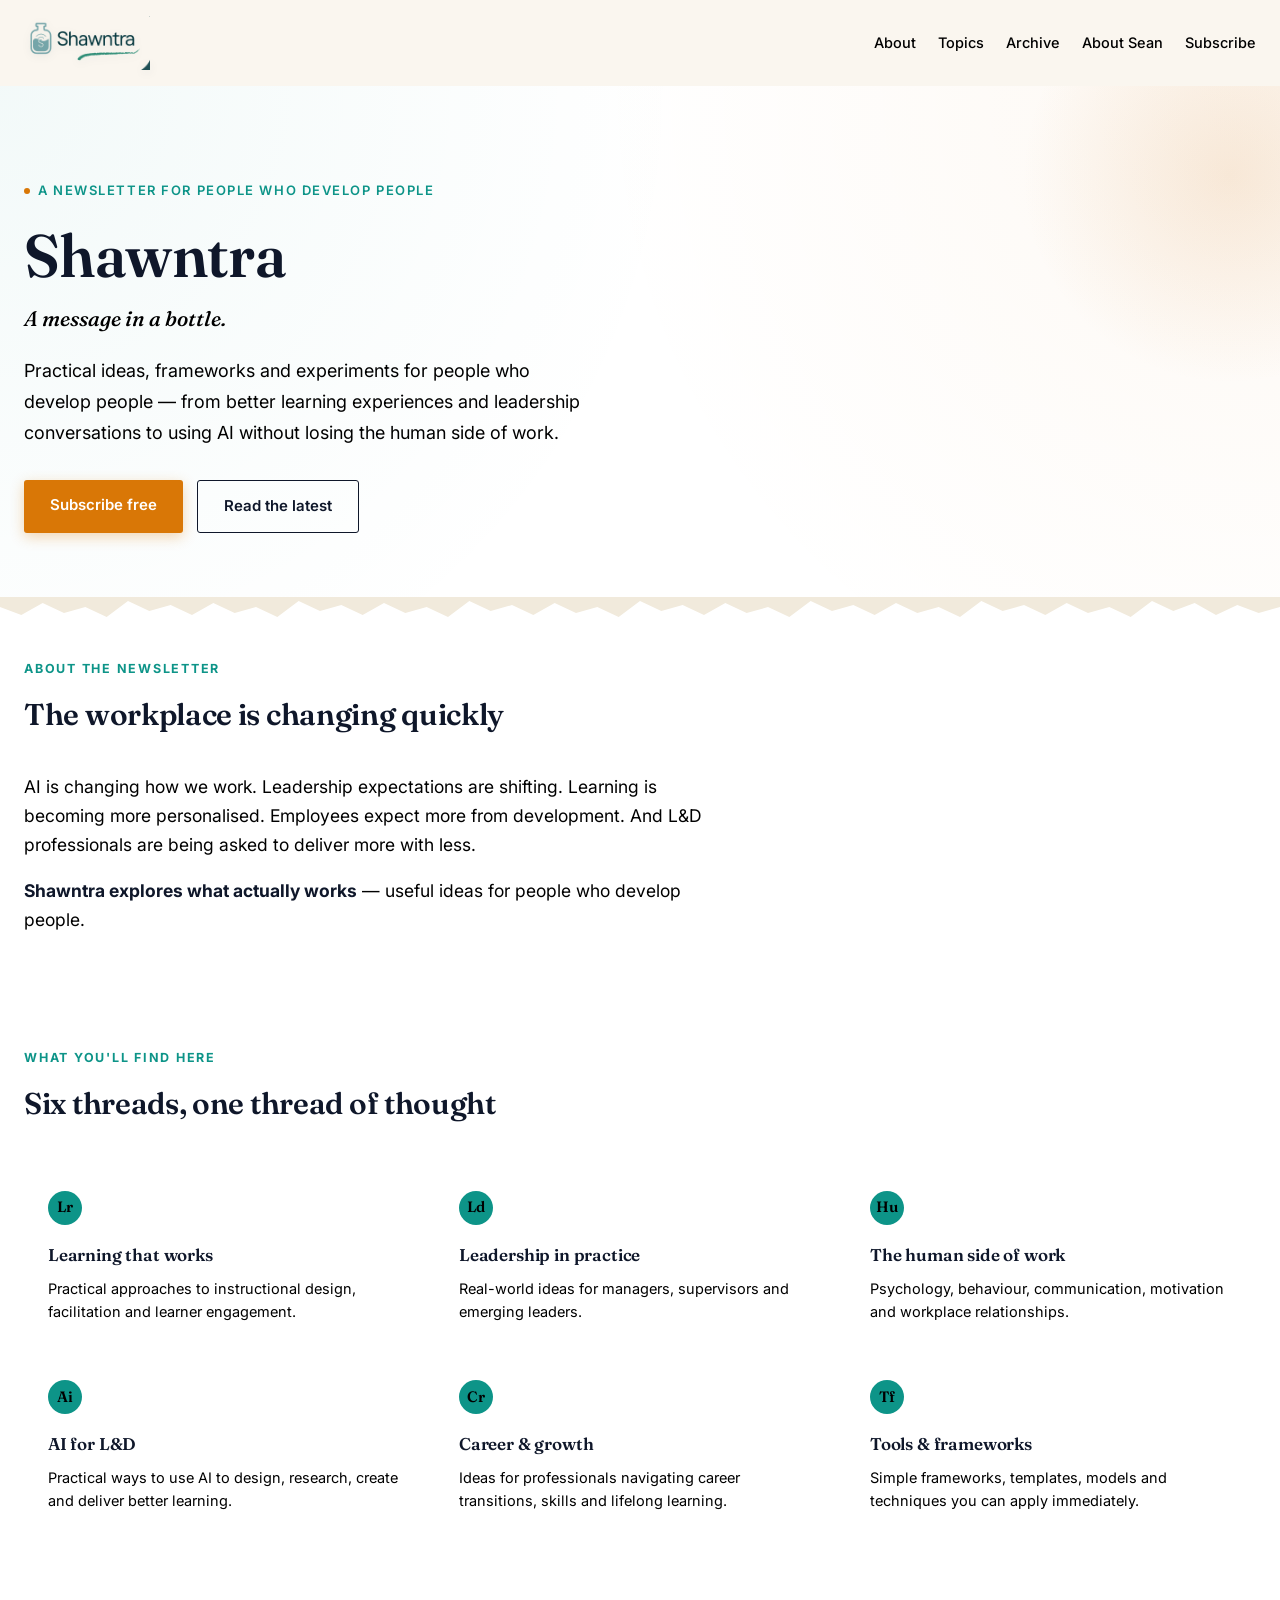
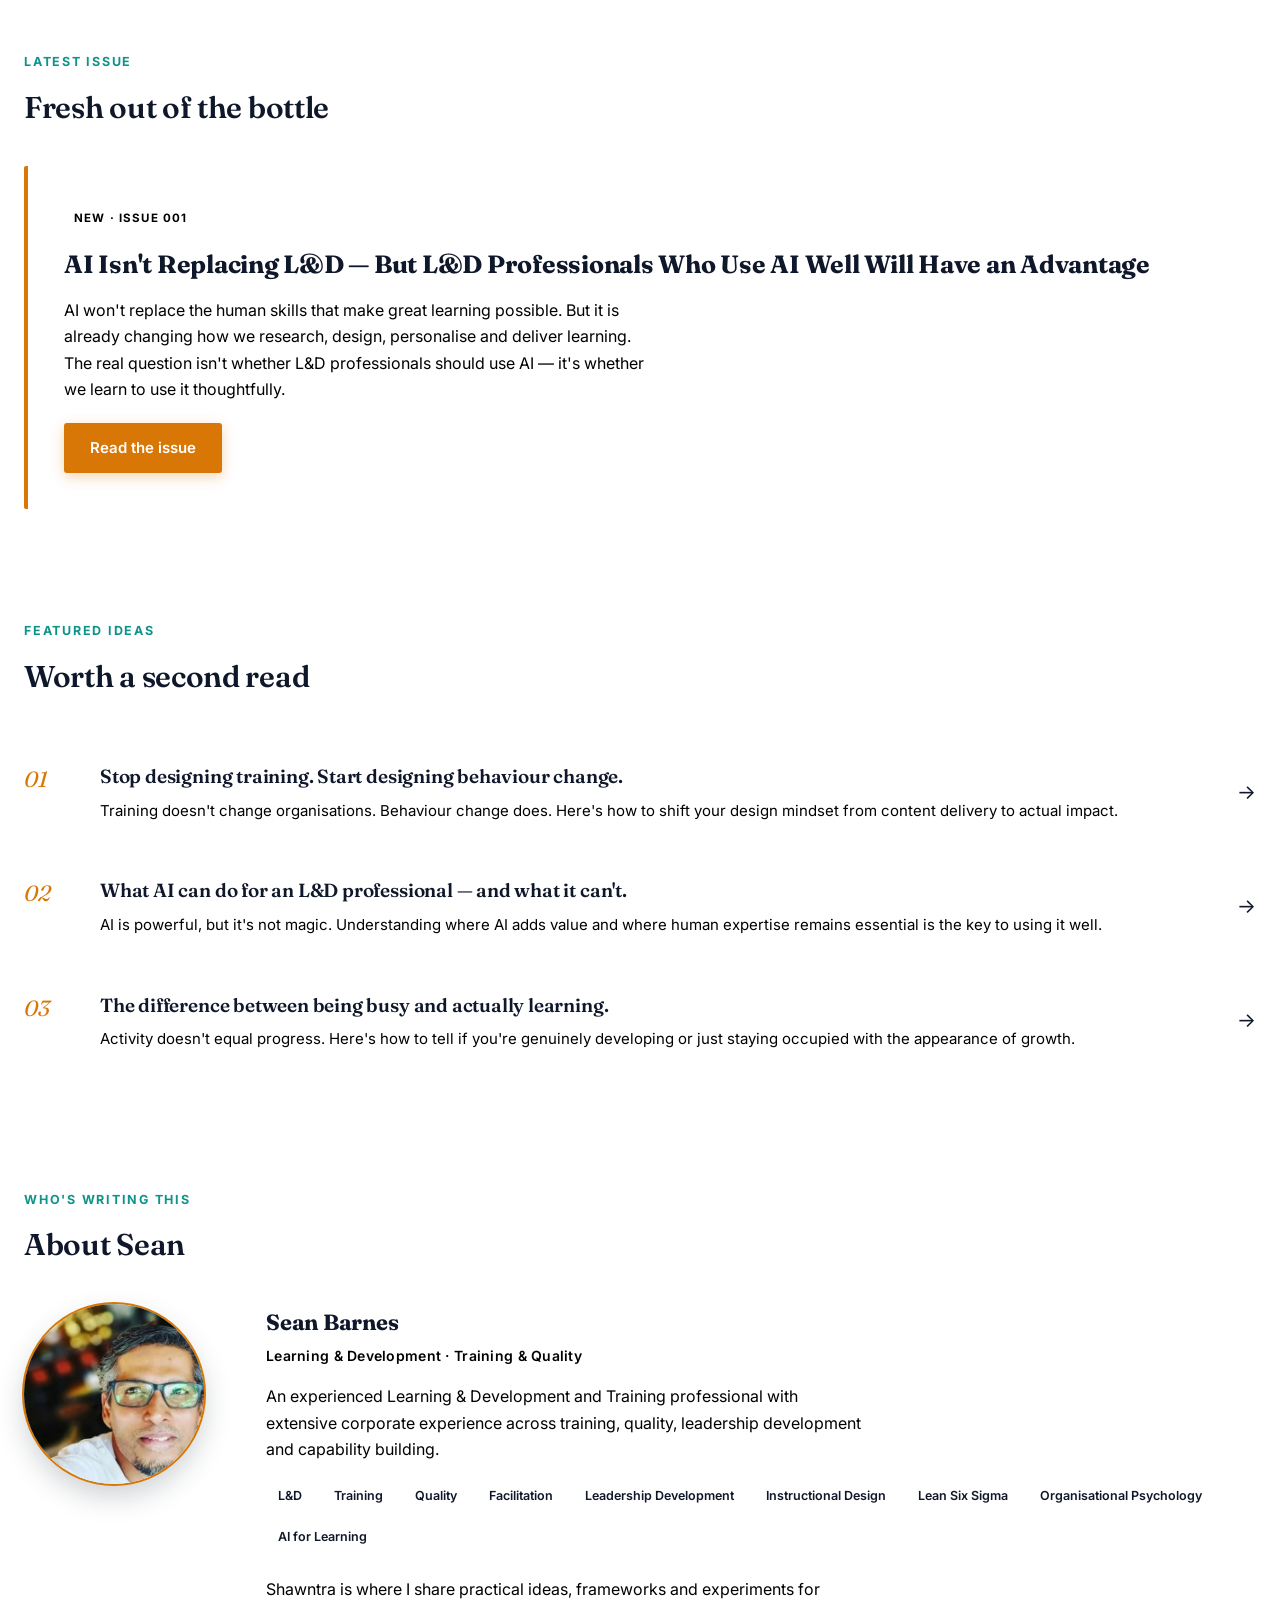
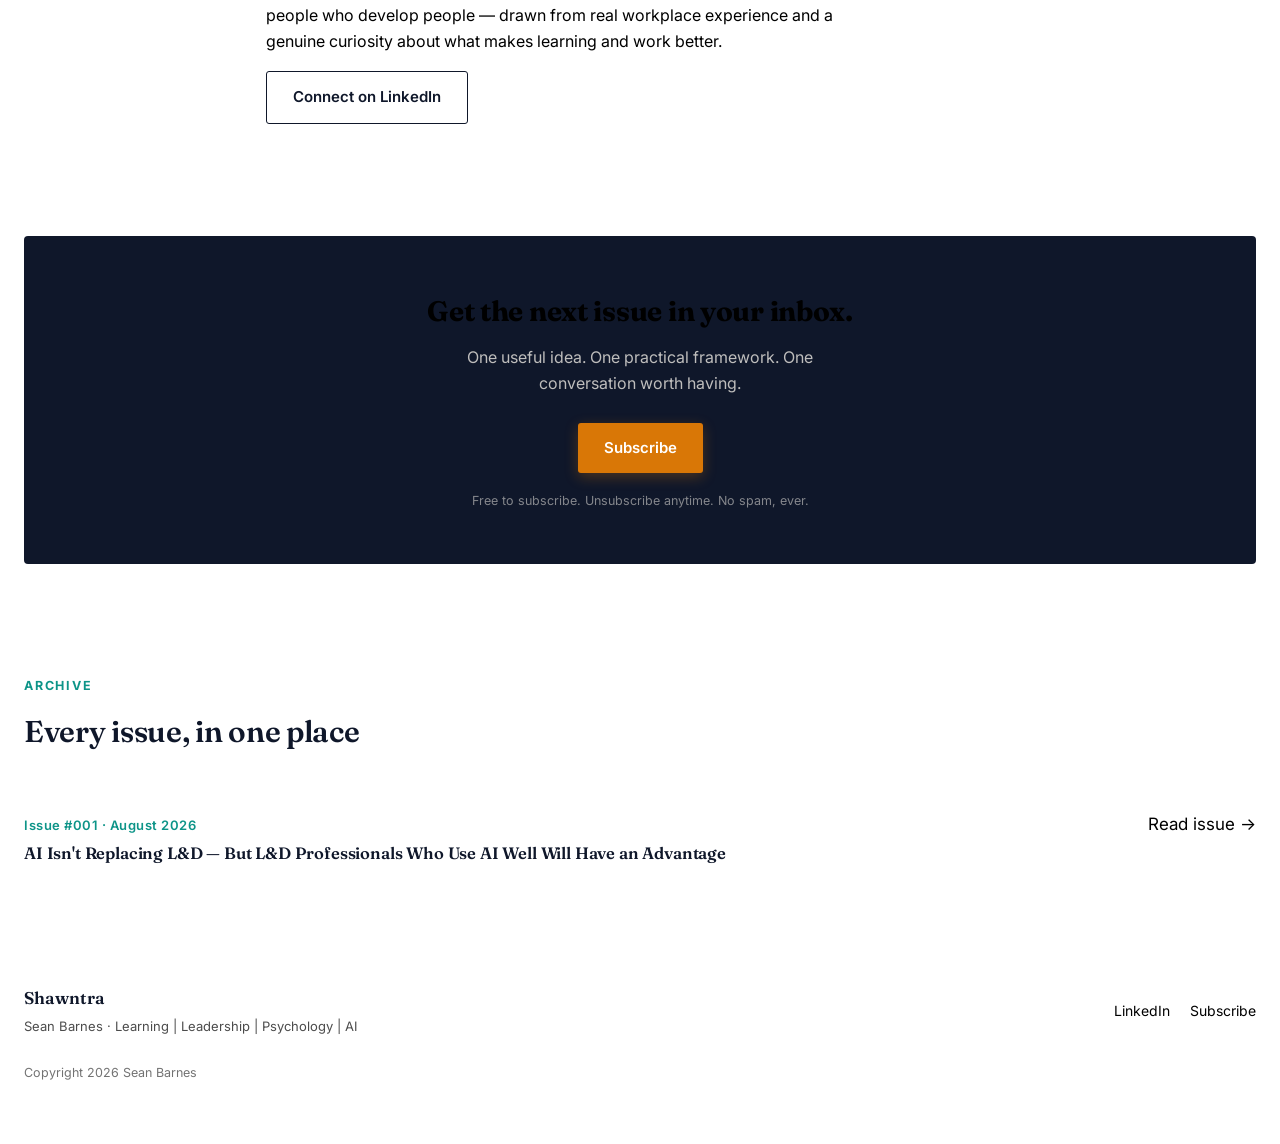
==== commit edb3eef8: "Refactor CSS variables and styles in index.html" ====
--- a/index.html
+++ b/index.html
@@ -10,16 +10,45 @@
 <link rel="preconnect" href="https://fonts.gstatic.com" crossorigin>
 <link href="https://fonts.googleapis.com/css2?family=Fraunces:ital,opsz,wght@0,9..144,400;0,9..144,500;0,9..144,600;0,9..144,700;1,9..144,500&family=Inter:wght@400;500;600;700&display=swap" rel="stylesheet">
 <style>
-  :root{
-    --ink:#1C2B33;
-    --paper:#FAF6EE;
-    --paper-deep:#F1EADC;
-    --amber:#D98E3F;
-    --amber-deep:#B8722A;
-    --sage:#7C9885;
-    --charcoal:#3A3A38;
-    --line: rgba(28,43,51,0.12);
-    --max: 780px;
+  :root {
+  --bg: #FFFFFF;             /* Crisp pure white background */
+  --bg-subtle: #F8FAF9;      /* Very soft mint-tinted gray for cards/sections */
+  --ink: #0F172A;            /* Deep slate navy for high-contrast reading */
+  --muted: #475569;          /* Medium slate for secondary text */
+  --amber: #D97706;          /* Vibrant warm amber for taglines & accents */
+  --amber-hover: #B45309;    
+  --sage: #0D9488;           /* Energetic teal-sage for underlines & visual pop */
+  --border: #E2E8F0;         /* Clean, subtle divider lines */
+  --shadow: 0 10px 25px -5px rgba(0, 0, 0, 0.05), 0 8px 10px -6px rgba(0, 0, 0, 0.01);
+}
+  /* Logo background fix & sharpening */
+  .brand-logo img {
+    height: 58px;
+    width: auto;
+    mix-blend-mode: multiply;
+    filter: contrast(110%);
+  }
+
+  /* Bright Hero & Amber Subscribe Button */
+  .hero {
+    padding: 60px 0 40px;
+    background: radial-gradient(circle at top left, rgba(13, 148, 136, 0.05), transparent 50%),
+                radial-gradient(circle at top right, rgba(217, 119, 6, 0.05), transparent 50%);
+  }
+
+  .btn-primary {
+    background: var(--amber) !important;
+    color: #FFFFFF !important;
+    font-weight: 600;
+    border: none !important;
+    box-shadow: 0 4px 14px rgba(217, 119, 6, 0.3);
+    transition: all 0.2s ease;
+  }
+
+  .btn-primary:hover {
+    background: var(--amber-hover) !important;
+    transform: translateY(-2px);
+    box-shadow: 0 6px 20px rgba(217, 119, 6, 0.4);
   }
 
   *{ box-sizing:border-box; }
@@ -491,7 +520,7 @@
 <header class="site">
   <div class="nav">
     <a class="brand-logo" href="#top">
-  <img src="logo.png" alt="Shawntra - A message in a bottle" height="36">
+  <img src="logo.png" alt="Shawntra - A message in a bottle">
 </a>
     <nav class="links">
       <a href="#about">About</a>
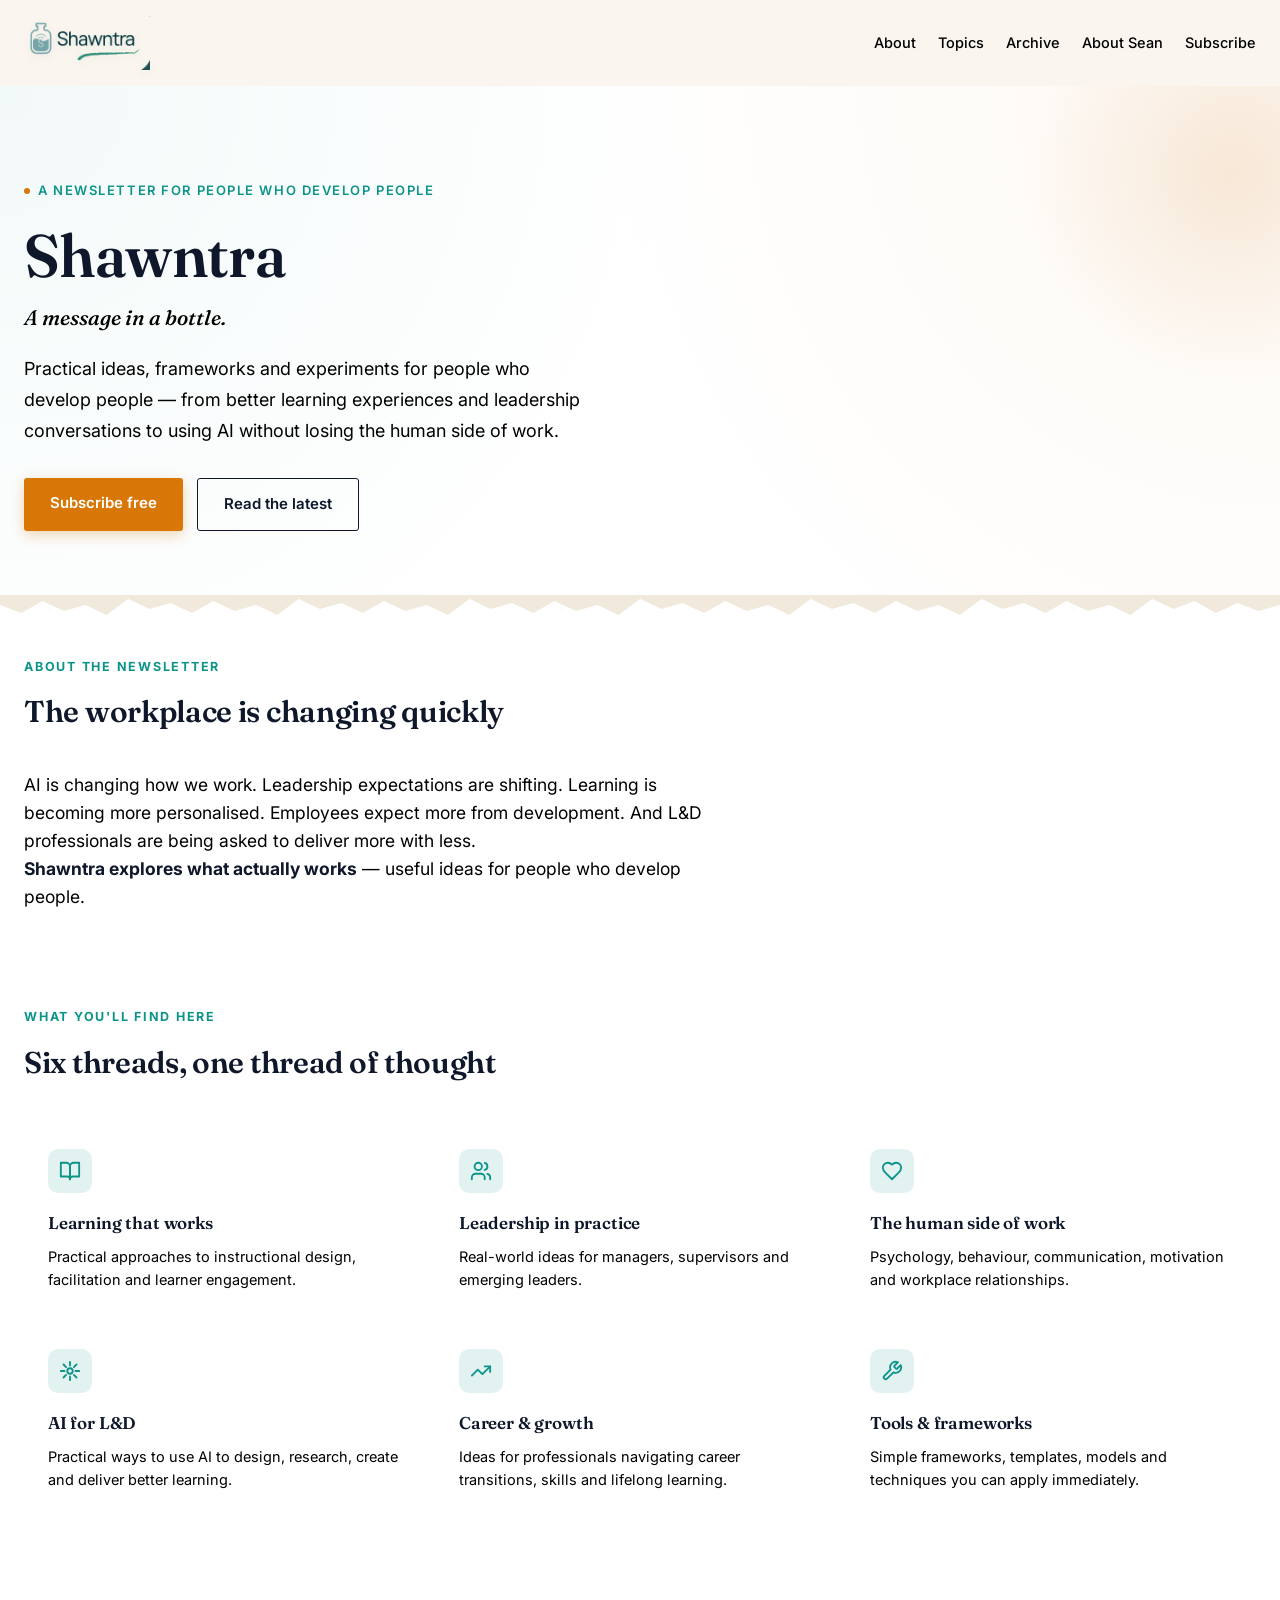
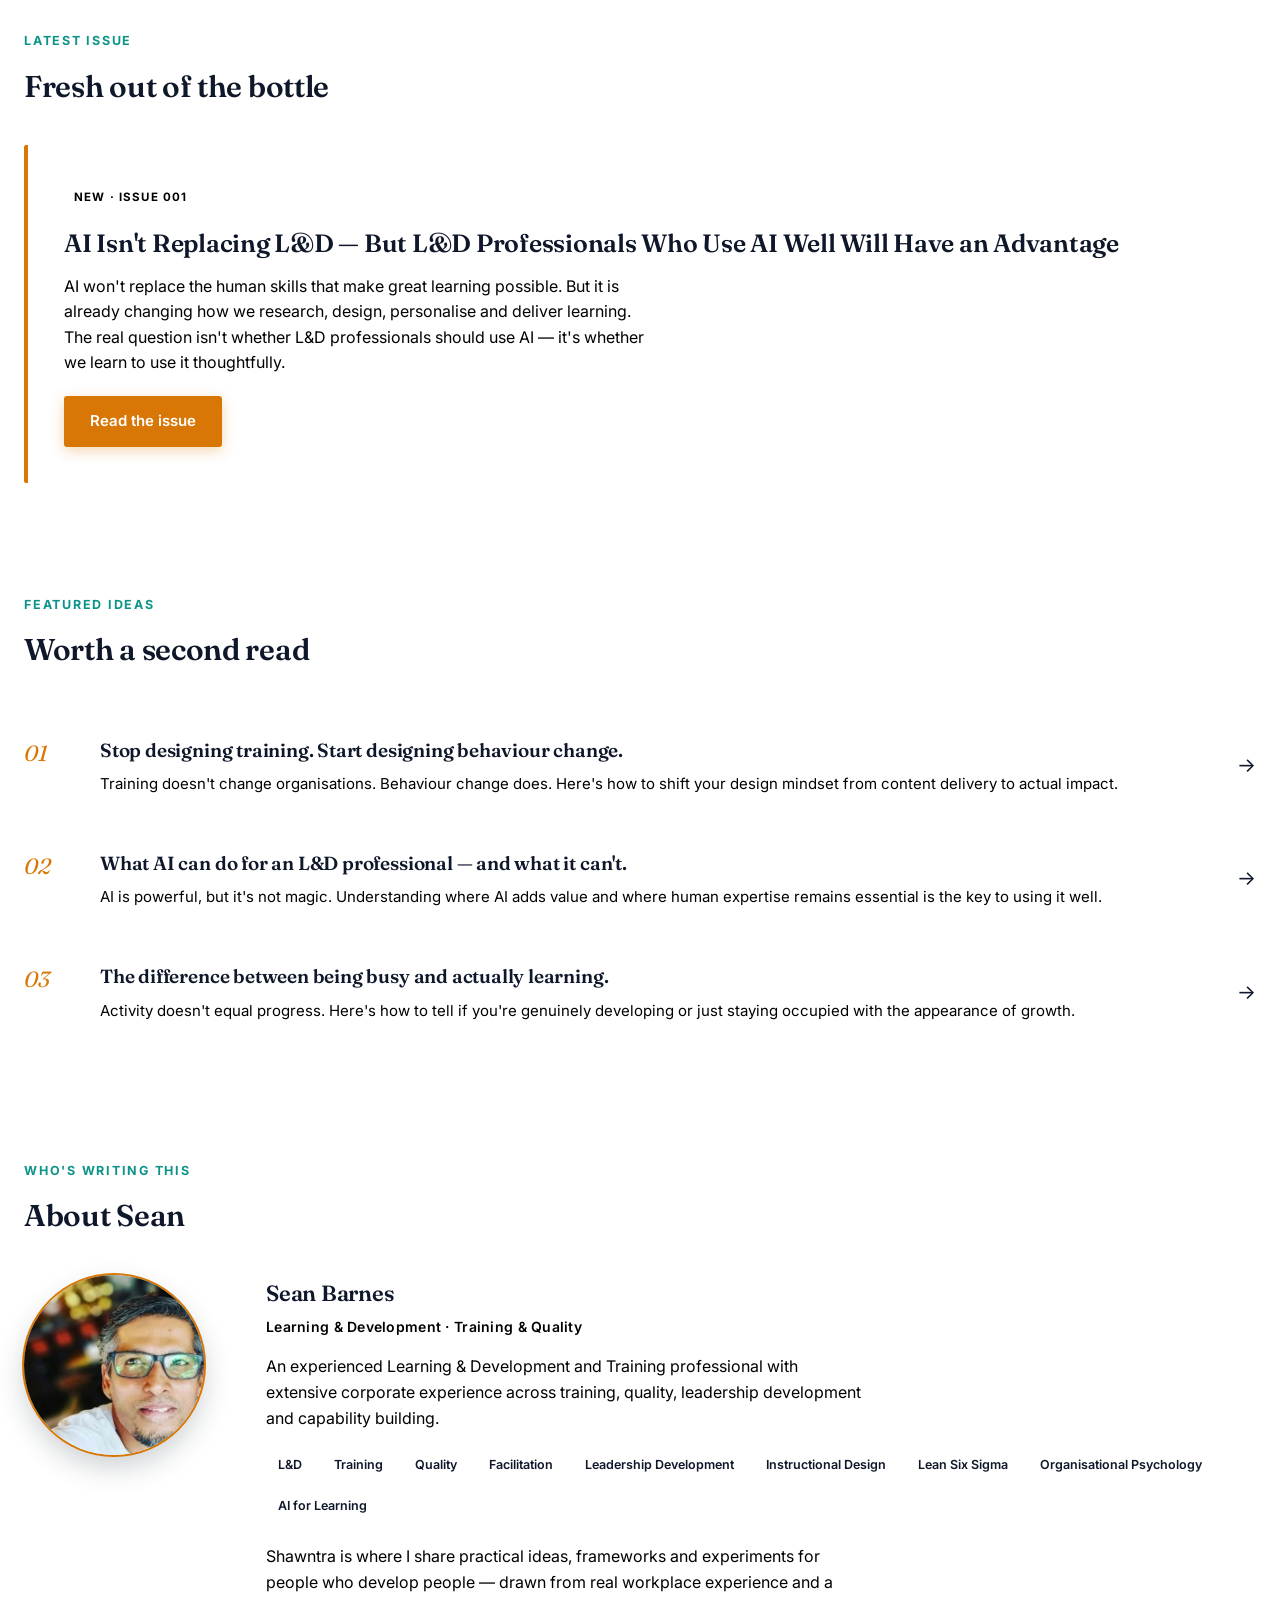
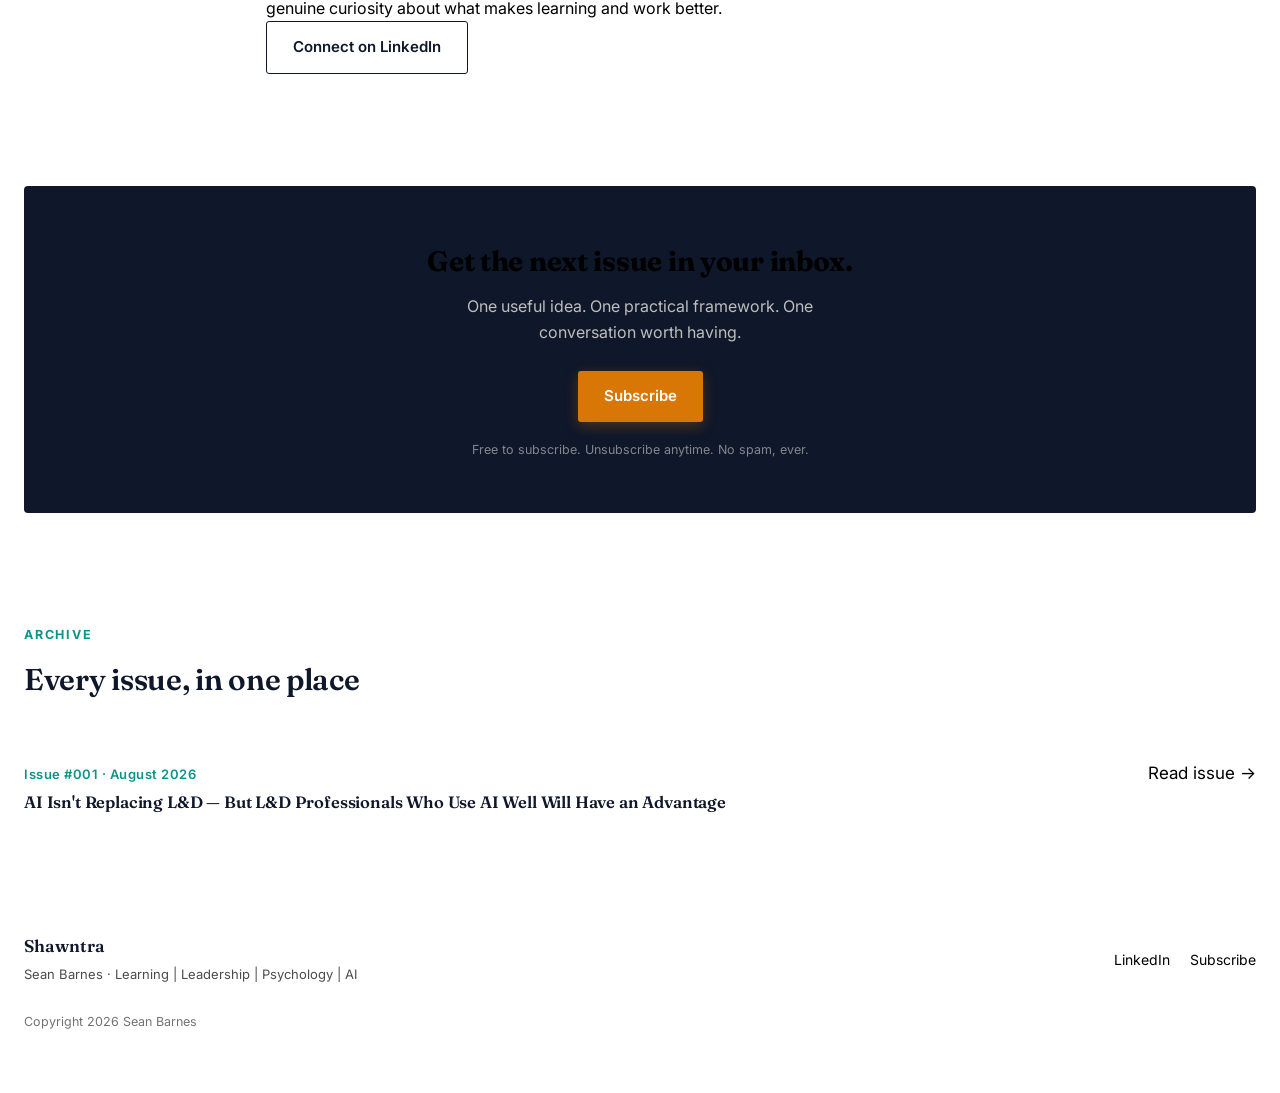
==== commit c16c3332: "Refactor topic card styles and add icons Updated the styling of topic cards, including adjustments t" ====
--- a/index.html
+++ b/index.html
@@ -21,6 +21,27 @@
   --border: #E2E8F0;         /* Clean, subtle divider lines */
   --shadow: 0 10px 25px -5px rgba(0, 0, 0, 0.05), 0 8px 10px -6px rgba(0, 0, 0, 0.01);
 }
+  /* Clean Topic Icons */
+  .topic-icon {
+    width: 42px;
+    height: 42px;
+    border-radius: 10px;
+    background: rgba(13, 148, 136, 0.1);
+    color: var(--sage);
+    display: inline-flex;
+    align-items: center;
+    justify-content: center;
+    margin-bottom: 16px;
+  }
+  .topic-icon svg {
+    width: 22px;
+    height: 22px;
+    stroke: currentColor;
+    stroke-width: 2;
+    stroke-linecap: round;
+    stroke-linejoin: round;
+    fill: none;
+  }
   /* Logo background fix & sharpening */
   .brand-logo img {
     height: 58px;
@@ -270,23 +291,57 @@
   .topic-card:hover{
     background:var(--paper-deep);
   }
-  .topic-card .mark{
-    width:34px; height:34px;
-    border-radius:50%;
-    background:var(--sage);
-    color:var(--paper);
-    display:flex; align-items:center; justify-content:center;
-    font-family:'Fraunces',serif;
-    font-weight:600;
-    font-size:15px;
-    margin-bottom:16px;
-  }
-  .topic-card h3{
+  .topic-card .mark {
+  width: 44px;
+  height: 44px;
+  border-radius: 10px;
+  background: rgba(13, 148, 136, 0.12) !important;
+  display: inline-flex;
+  align-items: center;
+  justify-content: center;
+  font-size: 0 !important; /* Hides Lr, Ld, Hu, Ai, Cr, Tf */
+  margin-bottom: 16px;
+}
+
+.topic-card .mark::before {
+  content: '';
+  width: 22px;
+  height: 22px;
+  display: block;
+  background-size: contain;
+  background-repeat: no-repeat;
+}
+
+/* Assign unique icons to each card */
+.topic-card:nth-child(1) .mark::before {
+  background-image: url("data:image/svg+xml,%3Csvg xmlns='http://www.w3.org/2000/svg' viewBox='0 0 24 24' fill='none' stroke='%230D9488' stroke-width='2' stroke-linecap='round' stroke-linejoin='round'%3E%3Cpath d='M2 3h6a4 4 0 0 1 4 4v14a3 3 0 0 0-3-3H2z'%3E%3C/path%3E%3Cpath d='M22 3h-6a4 4 0 0 0-4 4v14a3 3 0 0 1 3-3h7z'%3E%3C/path%3E%3C/svg%3E");
+}
+
+.topic-card:nth-child(2) .mark::before {
+  background-image: url("data:image/svg+xml,%3Csvg xmlns='http://www.w3.org/2000/svg' viewBox='0 0 24 24' fill='none' stroke='%230D9488' stroke-width='2' stroke-linecap='round' stroke-linejoin='round'%3E%3Cpath d='M16 21v-2a4 4 0 0 0-4-4H6a4 4 0 0 0-4 4v2'%3E%3C/path%3E%3Ccircle cx='9' cy='7' r='4'%3E%3C/circle%3E%3Cpath d='M22 21v-2a4 4 0 0 0-3-3.87'%3E%3C/path%3E%3Cpath d='M16 3.13a4 4 0 0 1 0 7.75'%3E%3C/path%3E%3C/svg%3E");
+}
+
+.topic-card:nth-child(3) .mark::before {
+  background-image: url("data:image/svg+xml,%3Csvg xmlns='http://www.w3.org/2000/svg' viewBox='0 0 24 24' fill='none' stroke='%230D9488' stroke-width='2' stroke-linecap='round' stroke-linejoin='round'%3E%3Cpath d='M19 14c1.49-1.46 3-3.21 3-5.5A5.5 5.5 0 0 0 16.5 3c-1.76 0-3 .5-4.5 2-1.5-1.5-2.74-2-4.5-2A5.5 5.5 0 0 0 2 8.5c0 2.3 1.5 4.05 3 5.5l7 7Z'%3E%3C/path%3E%3C/svg%3E");
+}
+
+.topic-card:nth-child(4) .mark::before {
+  background-image: url("data:image/svg+xml,%3Csvg xmlns='http://www.w3.org/2000/svg' viewBox='0 0 24 24' fill='none' stroke='%230D9488' stroke-width='2' stroke-linecap='round' stroke-linejoin='round'%3E%3Cpath d='M12 2v4M12 18v4M4.93 4.93l2.83 2.83M16.24 16.24l2.83 2.83M2 12h4M18 12h4M4.93 19.07l2.83-2.83M16.24 7.76l2.83-2.83'%3E%3C/path%3E%3Ccircle cx='12' cy='12' r='3'%3E%3C/circle%3E%3C/svg%3E");
+}
+
+.topic-card:nth-child(5) .mark::before {
+  background-image: url("data:image/svg+xml,%3Csvg xmlns='http://www.w3.org/2000/svg' viewBox='0 0 24 24' fill='none' stroke='%230D9488' stroke-width='2' stroke-linecap='round' stroke-linejoin='round'%3E%3Cpolyline points='22 7 13.5 15.5 8.5 10.5 2 17'%3E%3C/polyline%3E%3Cpolyline points='16 7 22 7 22 13'%3E%3C/polyline%3E%3C/svg%3E");
+}
+
+.topic-card:nth-child(6) .mark::before {
+  background-image: url("data:image/svg+xml,%3Csvg xmlns='http://www.w3.org/2000/svg' viewBox='0 0 24 24' fill='none' stroke='%230D9488' stroke-width='2' stroke-linecap='round' stroke-linejoin='round'%3E%3Cpath d='M14.7 6.3a1 1 0 0 0 0 1.4l1.6 1.6a1 1 0 0 0 1.4 0l3.77-3.77a6 6 0 0 1-7.94 7.94l-6.91 6.91a2.12 2.12 0 0 1-3-3l6.91-6.91a6 6 0 0 1 7.94-7.94l-3.76 3.76z'%3E%3C/path%3E%3C/svg%3E");
+}
+   h3{
     font-size:17px;
     font-weight:600;
     margin-bottom:8px;
   }
-  .topic-card p{
+   p{
     font-size:14.5px;
     color:var(--charcoal);
     margin:0;
